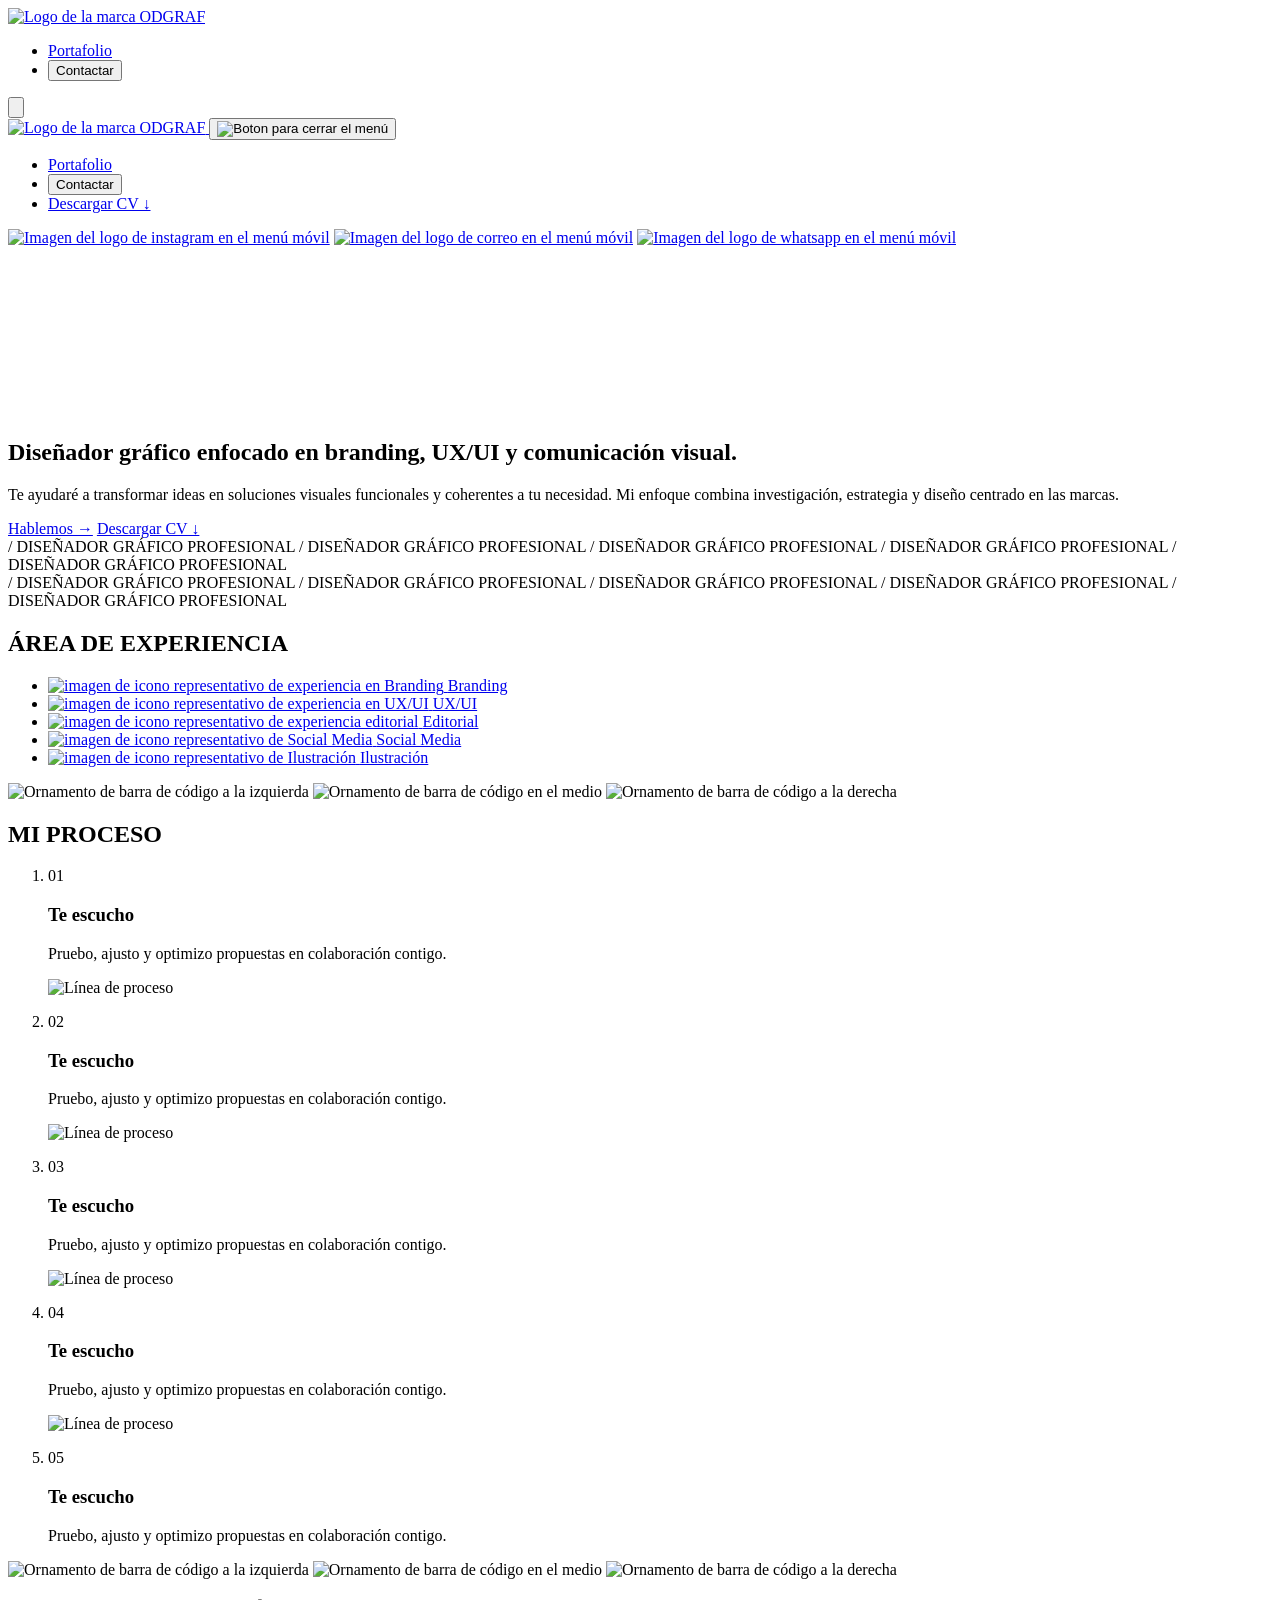
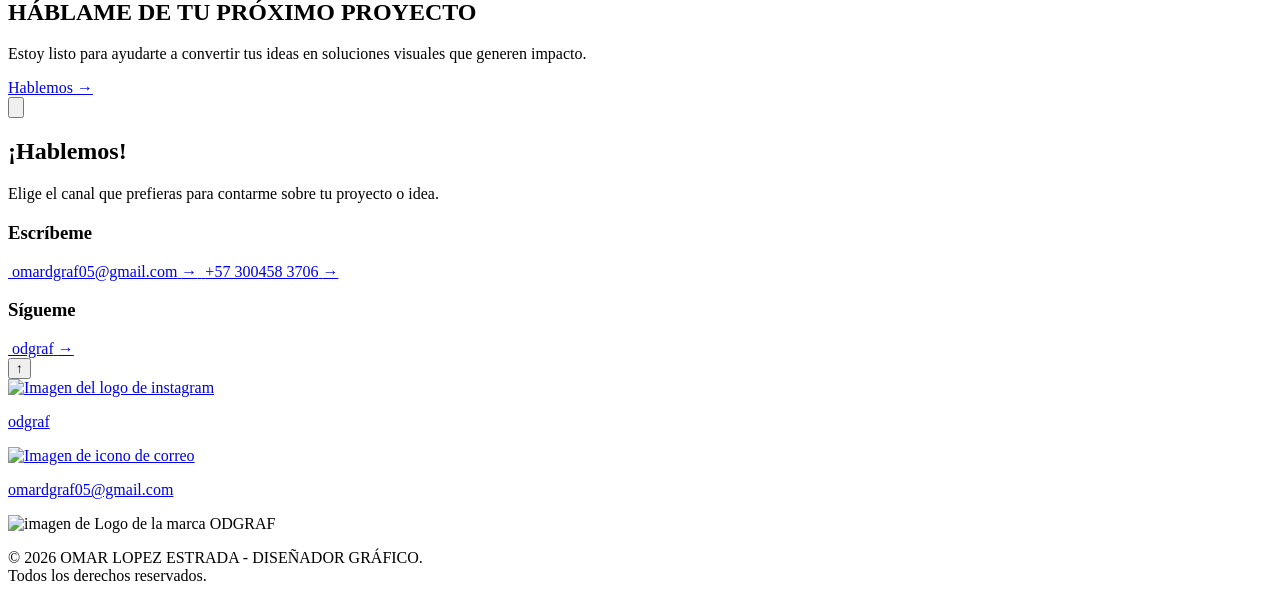
==== index.html @ 8e863d44 "Add files via upload" ====
﻿<!DOCTYPE html>
<html lang="es" prefix="og: http://ogp.me/ns#">

<head>
  <!-- meta tags to get a wellcrafted page -->
  <meta charset="UTF-8" />
  <meta name="viewport" content="width=device-width, initial-scale=1.0" />

  <title>Omar Lopez | Diseñador Gráfico Profesional</title>
  <meta name="description" content="Soy Omar López, diseñador gráfico especializado en branding y desarrollo web. Creo identidades visuales y experiencias digitales para impulsar tu marca."/>
  <meta name="author" content="Omar David López Estrada">
  <meta name="robots" content="index, follow"/><!-- Allow search engines to index the page and follow links -->
  <link rel="canonical" href="https://omardgraf05.github.io/"/>

  <!-- SEO Meta Tags -->
  <meta property="og:locale" content="es_CO" /><!-- Open Graph locale for Colombia -->
  <meta property="og:type" content="website"/>
  <meta property="og:site_name" content="ODGRAF" />
  <meta property="og:title" content="Omar López - Diseñador Gráfico Profesional"/>
  <meta property="og:description" content="Soy Omar López, diseñador gráfico especializado en branding y desarrollo web. Creo identidades visuales y experiencias digitales para impulsar tu marca."/>
  <meta property="og:url" content="https://omardgraf05.github.io/"/>
  <!-- Open Graph image for social media sharing -->
  <meta property="og:image" content="./img/img_cards/Opengraph_cover_home_sp.png"/>
  
  <!--Main stylesheet-->
  <link rel="stylesheet" href="./css/main.css"/>

  <!--Fonts from GoogleFonts: UNBOUNDED family and ROBOTO Family-->
  <link rel="preconnect" href="https://fonts.googleapis.com"/>
  <link rel="preconnect" href="https://fonts.gstatic.com" crossorigin/>
  <link href="https://fonts.googleapis.com/css2?family=Unbounded:wght@200..900&display=swap" rel="stylesheet"/>

  <link rel="preconnect" href="https://fonts.googleapis.com"/>
  <link rel="preconnect" href="https://fonts.gstatic.com" crossorigin/>
  <link href="https://fonts.googleapis.com/css2?family=Roboto:ital,wght@0,100..900;1,100..900&display=swap" rel="stylesheet"/>
  
  <!--Favicon-->
  <link rel="icon" type="image/x-icon" href="./img/favicon.png"/>

  <!--Script-->
  <script src="./js/script.js" defer></script>

</head>

<body>
  <header class="header">
    <div class="o-container header__container">

      <a class="header__logo--link" href="index.html">
        <img class="header__logo" src="./img/Logo-ODGRAF.svg" alt="Logo de la marca ODGRAF">
      </a>

      <nav class="header__nav">
        <ul class="header__nav-list">
          <li><a href="portfolio.html" class="btn btn--mode-light btn--tertiary btn--size-m">Portafolio</a></li>
          <li><button class="btn btn--mode-light btn--tertiary btn--size-m" type="button" data-contact-open aria-controls="contact-modal">Contactar</button></li>
        </ul>
      </nav>
  
      <button class="header__menu-toggle btn btn--mode-light btn--tertiary btn--size-m" type="button" aria-label="Abrir menú" aria-expanded="false" aria-controls="mobile-menu" data-menu-toggle>
        <img src="./img/menu-icon.svg" alt="">
      </button>
    </div>
  </header>
  
  <!-- Area for mobile menu -->
  <nav class="mobile-menu" id="mobile-menu" aria-label="Menú principal móvil">

    <div class="mobile-menu-container-a">

      <div class="mobile-menu__top">
        <a class="mobile-menu__logo" href="/" aria-label="Inicio">
          <img src="./img/Logo-ODGRAF.svg" alt="Logo de la marca ODGRAF">
        </a>

        <button class="mobile-menu__close btn btn--mode-light btn--tertiary btn--size-m" type="button" aria-label="Cerrar menú">
          <img class="mobile-menu__close-icon" aria-hiden="true" src="./img/x-icon.svg" alt="Boton para cerrar el menú">
        </button>
      </div>

      <ul class="mobile-menu__list">
        <li><a class="btn btn--mode-light btn--secondary btn--size-l" href="./portfolio.html">Portafolio</a></li>
        <li><button class="btn btn--mode-light btn--secondary btn--size-l mobile-menu__btn-contact" type="button" data-contact-open aria-controls="contact-modal">Contactar</button></li>
        <li><a class="btn btn--mode-light btn--secondary btn--size-l" href="./sources/CV_Omar_lopez.docx" download="CV_Omar_lopez.docx">Descargar CV &darr;</a></li>
      </ul>

    </div>
    
    <div class="mobile-menu-container-b">
      <!-- Sicial media Links -->
      <div class="mobile-menu__list-contact">
        <a class="btn btn--mode-light btn--secondary btn--size-l" href="#"><img src="./img/intagram-icon.svg" alt="Imagen del logo de instagram en el menú móvil"></a>
        <a class="btn btn--mode-light btn--secondary btn--size-l" href="#"><img src="./img/mail-icon.svg" alt="Imagen del logo de correo en el menú móvil"></a>
        <a class="btn btn--mode-light btn--secondary btn--size-l" href="#"><img src="./img/whatsapp-icon.svg" alt="Imagen del logo de whatsapp en el menú móvil"></a>
      </div>

    </div>

  </nav>

  <main>
    <section class="c-hero">

      <video class="c-hero__video" autoplay muted loop playsinline preload="metadata" poster="./img/background-gradient.jpg" aria-hidden="true">
        <source src="./img/background-gradient.webm" type="video/webm">
      </video>

      <div class="o-container c-hero__container">

        <div class="c-hero__image-wrapper">
            <picture class="c-hero__picture">
              <source media="(max-width: 1024px)" srcset="./img/hola-soy-omar-mobile.png">
              <img class="c-hero__image" src="./img/hola-soy-omar-desk.png" alt="Omar López, diseñador gráfico">
            </picture>
        </div>

        <div class="c-hero__content">
          <h1 class="c-hero__title heading heading--xl">Diseñador gráfico enfocado en branding, UX/UI y comunicación visual.</h1>
          <p class="c-hero__description body body--l">Te ayudaré a transformar ideas en soluciones visuales funcionales y coherentes a tu necesidad. Mi enfoque combina investigación, estrategia y diseño centrado en las marcas.</p>
          <div class="c-hero__actions">
            <a href="#" class="btn btn--mode-light btn--primary btn--size-l" data-contact-open aria-controls="contact-modal">Hablemos &rarr;</a>
            <a href="./sources/CV_Omar_lopez.docx" download="CV_Omar_lopez.docx" class="btn btn--mode-light btn--secondary btn--size-l">Descargar CV &darr;</a>
          </div>
        </div>

      </div>
      
    </section>
    <!-- Ornament -->
    <div class="c-text-ticker" aria-hidden="true">
      <div class="c-text-ticker__track">
        <div class="c-text-ticker__group">
          <span>/</span>
          <span>DISEÑADOR GRÁFICO PROFESIONAL</span>
          <span>/</span>
          <span>DISEÑADOR GRÁFICO PROFESIONAL</span>
          <span>/</span>
          <span>DISEÑADOR GRÁFICO PROFESIONAL</span>
          <span>/</span>
          <span>DISEÑADOR GRÁFICO PROFESIONAL</span>
          <span>/</span>
          <span>DISEÑADOR GRÁFICO PROFESIONAL</span>
        </div>
        <div class="c-text-ticker__group">
          <span>/</span>
          <span>DISEÑADOR GRÁFICO PROFESIONAL</span>
          <span>/</span>
          <span>DISEÑADOR GRÁFICO PROFESIONAL</span>
          <span>/</span>
          <span>DISEÑADOR GRÁFICO PROFESIONAL</span>
          <span>/</span>
          <span>DISEÑADOR GRÁFICO PROFESIONAL</span>
          <span>/</span>
          <span>DISEÑADOR GRÁFICO PROFESIONAL</span>
        </div>
      </div>
    </div>
    <!-- Ornament -->

    <!-- Section Experience -->
    <section class="c-experience">
      <div class="o-container experience__container">

        <h2 class="c-section__title">ÁREA DE EXPERIENCIA</h2>

        <ul class="experience__list">
          
          <li class="experience__item">
            <a class="experience__link" href="./portfolio.html">
              <img class="experience__icon" src="./img/Brand.svg" alt="imagen de icono representativo de experiencia en Branding">
              <span class="body body--l">Branding</span>
            </a>
          </li>

          <li class="experience__item">
            <a class="experience__link" href="./portfolio.html">
              <img class="experience__icon" src="./img/Ux-ui.svg" alt="imagen de icono representativo de experiencia en UX/UI">
              <span class="body body--l">UX/UI</span>
            </a>
          </li>

          <li class="experience__item">
            <a class="experience__link" href="./portfolio.html">
              <img class="experience__icon" src="./img/Editorial.svg" alt="imagen de icono representativo de experiencia editorial">
              <span class="body body--l">Editorial</span>
            </a>
          </li>

          <li class="experience__item">
            <a class="experience__link" href="./portfolio.html">
              <img class="experience__icon" src="./img/Social-media.svg" alt="imagen de icono representativo de Social Media">
              <span class="body body--l">Social Media</span>
            </a>
          </li>

          <li class="experience__item">
            <a class="experience__link" href="./portfolio.html">
              <img class="experience__icon" src="./img/Illustration.svg" alt="imagen de icono representativo de Ilustración">
              <span class="body body--l">Ilustración</span>
            </a>
          </li>
        </ul>

      </div>
    </section>

    <!-- Section My process  -->
    <section class="c-process">

      <div class="process__container">
        <!-- Ornaments -->
        <div class="process__ornament__container">
          <img class="ornament__l" src="./img/bar-code-l.svg" alt="Ornamento de barra de código a la izquierda">
          <img class="ornament__m" src="./img/bar-code-m.svg" alt="Ornamento de barra de código en el medio">
          <img class="ornament__r" src="./img/bar-code-r.svg" alt="Ornamento de barra de código a la derecha">
        </div><!-- Ornaments -->

        <div class="process__content">
          <h2 class="process__title c-section__title">MI PROCESO</h2>

          <ol class="process__list">
            <li class="process__item">
              <div class="process__item--icon">
                <p class="process__item--number">01</p>
              </div>
              <h3 class="process__item--title body body--l">Te escucho</h3>
              <p class="process__item--description body body--m">Pruebo, ajusto y optimizo propuestas en colaboración
                contigo.
              </p>
            </li>

            <img class="process__ornament__line" src="./img/line.svg" alt="Línea de proceso">

            <li class="process__item">
              <div class="process__item--icon">
                <p class="process__item--number">02</p>
              </div>
              <h3 class="process__item--title body body--l">Te escucho</h3>
              <p class="process__item--description body body--m">Pruebo, ajusto y optimizo propuestas en colaboración
                contigo.
              </p>
            </li>

            <img class="process__ornament__line" src="./img/line.svg" alt="Línea de proceso">

            <li class="process__item">
              <div class="process__item--icon">
                <p class="process__item--number">03</p>
              </div>
              <h3 class="process__item--title body body--l">Te escucho</h3>
              <p class="process__item--description body body--m">Pruebo, ajusto y optimizo propuestas en colaboración
                contigo.
              </p>
            </li>

            <img class="process__ornament__line" src="./img/line.svg" alt="Línea de proceso">

            <li class="process__item">
              <div class="process__item--icon">
                <p class="process__item--number">04</p>
              </div>
              <h3 class="process__item--title body body--l">Te escucho</h3>
              <p class="process__item--description body body--m">Pruebo, ajusto y optimizo propuestas en colaboración
                contigo.
              </p>
            </li>

            <img class="process__ornament__line" src="./img/line.svg" alt="Línea de proceso">

            <li class="process__item">
              <div class="process__item--icon">
                <p class="process__item--number">05</p>
              </div>
              <h3 class="process__item--title body body--l">Te escucho</h3>
              <p class="process__item--description body body--m">Pruebo, ajusto y optimizo propuestas en colaboración
                contigo.
              </p>
            </li>
          </ol>
        </div>


        <!-- Ornaments -->
        <div class="process__ornament__container">
          <img class="ornament__l" src="./img/bar-code-l.svg" alt="Ornamento de barra de código a la izquierda">
          <img class="ornament__m" src="./img/bar-code-m.svg" alt="Ornamento de barra de código en el medio">
          <img class="ornament__r" src="./img/bar-code-r.svg" alt="Ornamento de barra de código a la derecha">
        </div><!-- Ornaments -->

      </div>
    </section>

    <section class="c-cta">

      <div class="o-container cta__container">
        <!-- Ornaments -->
        <div class="cta__ornament--l"></div><!-- Ornaments -->

        <div class="cta__content">

          <h2 class="cta__title c-section__title">HÁBLAME DE TU PRÓXIMO PROYECTO</h2>
          <p class="cta__description body body--m">Estoy listo para ayudarte a convertir tus ideas en soluciones visuales que generen
            impacto.</p>
          <a href="#" class="cta__btn btn btn--mode-light btn--primary btn--size-l" data-contact-open aria-controls="contact-modal">Hablemos &rarr;</a>
        
        </div>

        <!-- Ornaments -->
        <div class="cta__ornament--r"></div><!-- Ornaments -->
      </div>
    </section>

  </main>
  
  
  <div class="c-contact-modal" id="contact-modal" aria-hidden="true" inert>

    <div class="c-contact-modal__dialog" role="dialog" aria-modal="true" aria-labelledby="contact-modal-title" aria-describedby="contact-modal-description" tabindex="-1">

      <div class="c-contact-modal__top">
      <button class="c-contact-modal__close btn btn--mode-light btn--tertiary btn--size-m" type="button" aria-label="Cerrar contacto" data-contact-close><img class="c-contact-modal__close-icon" src="./img/x-icon.svg" alt=""></button>
      </div>

      <div class="c-contact-modal__content">

        <section class="c-contact-modal__intro">
          <h2 class="c-contact-modal__title heading heading--xl" id="contact-modal-title">¡Hablemos!</h2>
          <p class="c-contact-modal__description body body--l" id="contact-modal-description">Elige el canal que prefieras para contarme sobre tu proyecto o idea.</p>
        </section>

        <section class="c-contact-modal__contact-links">
          <h3 class="c-contact-modal__heading c-section__title" id="contact-modal-write">Escríbeme</h3>
          <div class="c-contact-modal__links">
            <a class="btn--two-icons btn btn--mode-light btn--secondary btn--size-m" href="mailto:omardgraf05@gmail.com">
              <span class="btn__label">
                <img class="c-contact-modal__icon" src="./img/mail-icon.svg" alt="">
                <span>omardgraf05@gmail.com</span>
              </span>
              <span class="btn__icon btn__icon--right" aria-hidden="true">&rarr;</span>
            </a>

            <a class="btn--two-icons btn btn--mode-light btn--secondary btn--size-m" href="https://wa.me/573004583706">
              <span class="btn__label">
                <img class="c-contact-modal__icon" src="./img/whatsapp-icon.svg" alt="">
                <span>+57 300458 3706</span>
              </span>
              <span class="btn__icon btn__icon--right" aria-hidden="true">&rarr;</span>
            </a>
          </div>
        </section>

        <section class="c-contact-modal__social-links">
          <h3 class="c-contact-modal__heading c-section__title" id="contact-modal-follow">Sígueme</h3>
          <a class="btn--two-icons btn btn--mode-light btn--secondary btn--size-m" href="https://www.instagram.com/odgraf" target="_blank" rel="noopener noreferrer">
            <span class="btn__label">
              <img class="c-contact-modal__icon" src="./img/intagram-icon.svg" alt="">
              <span>odgraf</span>
            </span>
            <span class="btn__icon btn__icon--right" aria-hidden="true">&rarr;</span>
          </a>
        </section>

      </div>

    </div>
  </div>

  
  <button type="button" id="btn-up" class="btn-up btn btn--mode-light btn--primary btn--size-l" aria-label="Subir al inicio">&uarr;</button>
  
  <footer class="c-footer">

    <div class="o-container fotter__container">

      <div class="fotter__contact">
        <a class="btn--fotter" href="https://www.instagram.com/odgraf">
          <img class="btn--fotter--icon" src="./img/intagram-icon.svg" alt="Imagen del logo de instagram">
          <p class="">odgraf</p>
        </a>
        <a class="btn--fotter" href="mailto:omardgraf05@gmail.com">
          <img class="btn--fotter--icon" src="./img/mail-icon.svg" alt="Imagen de icono de correo">
          <p class="">omardgraf05@gmail.com</p>
        </a>
      </div>

      <img class="fotter__logo" src="./img/Logo-ODGRAF.svg" alt="imagen de Logo de la marca ODGRAF">

      <p class="fotter__copy-right caption">© 2026 OMAR LOPEZ ESTRADA - DISEÑADOR GRÁFICO.<br>Todos los derechos reservados.</p>
    </div>
  
  </footer>
</body>

</html>
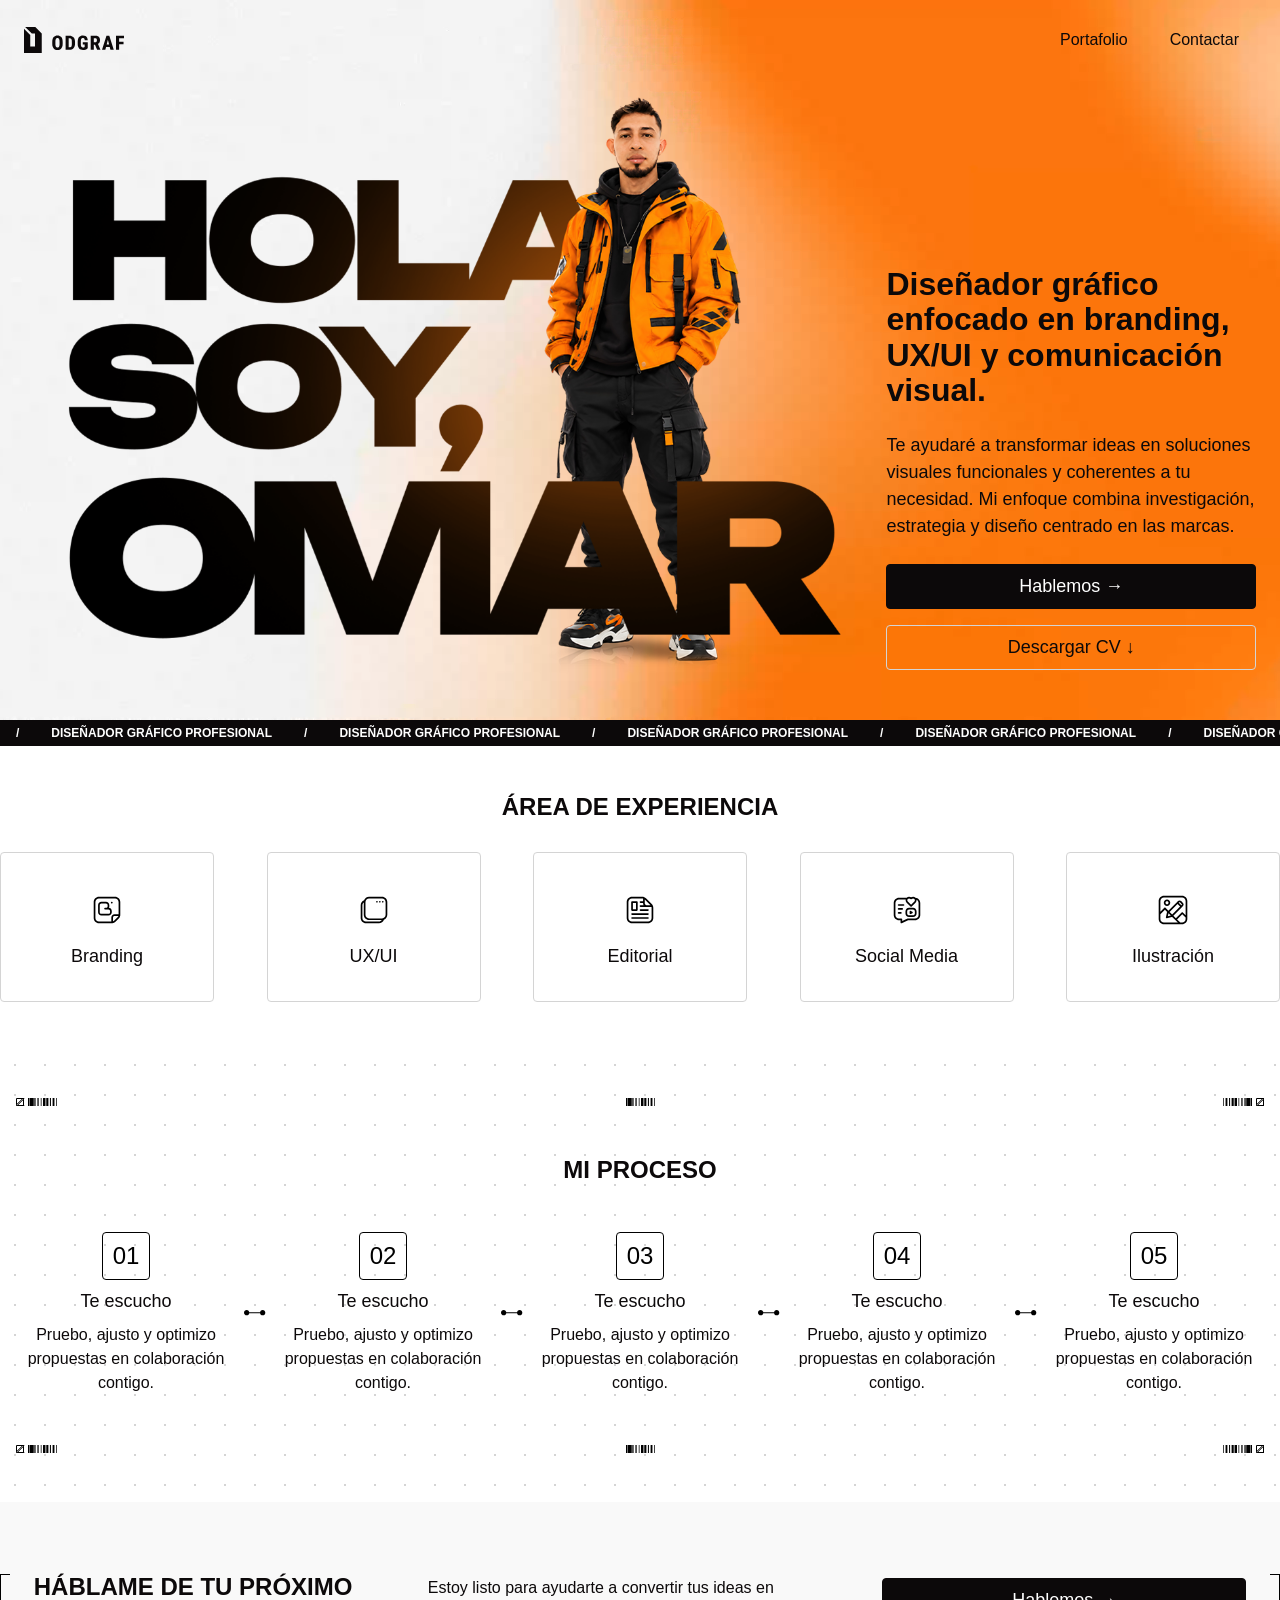
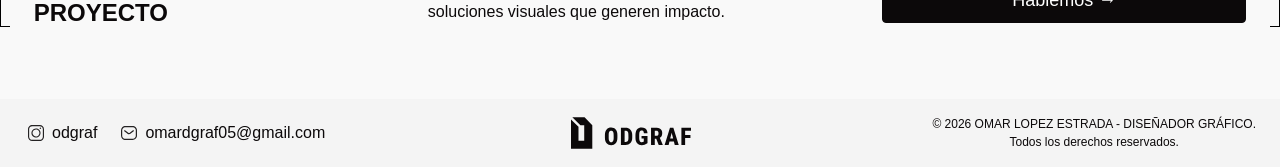
==== commit c96d8c2e: "Initial project commit" ====
--- a/index.html
+++ b/index.html
@@ -1,394 +1,394 @@
-﻿<!DOCTYPE html>
-<html lang="es" prefix="og: http://ogp.me/ns#">
-
-<head>
-  <!-- meta tags to get a wellcrafted page -->
-  <meta charset="UTF-8" />
-  <meta name="viewport" content="width=device-width, initial-scale=1.0" />
-
-  <title>Omar Lopez | Diseñador Gráfico Profesional</title>
-  <meta name="description" content="Soy Omar López, diseñador gráfico especializado en branding y desarrollo web. Creo identidades visuales y experiencias digitales para impulsar tu marca."/>
-  <meta name="author" content="Omar David López Estrada">
-  <meta name="robots" content="index, follow"/><!-- Allow search engines to index the page and follow links -->
-  <link rel="canonical" href="https://omardgraf05.github.io/"/>
-
-  <!-- SEO Meta Tags -->
-  <meta property="og:locale" content="es_CO" /><!-- Open Graph locale for Colombia -->
-  <meta property="og:type" content="website"/>
-  <meta property="og:site_name" content="ODGRAF" />
-  <meta property="og:title" content="Omar López - Diseñador Gráfico Profesional"/>
-  <meta property="og:description" content="Soy Omar López, diseñador gráfico especializado en branding y desarrollo web. Creo identidades visuales y experiencias digitales para impulsar tu marca."/>
-  <meta property="og:url" content="https://omardgraf05.github.io/"/>
-  <!-- Open Graph image for social media sharing -->
-  <meta property="og:image" content="./img/img_cards/Opengraph_cover_home_sp.png"/>
-  
-  <!--Main stylesheet-->
-  <link rel="stylesheet" href="./css/main.css"/>
-
-  <!--Fonts from GoogleFonts: UNBOUNDED family and ROBOTO Family-->
-  <link rel="preconnect" href="https://fonts.googleapis.com"/>
-  <link rel="preconnect" href="https://fonts.gstatic.com" crossorigin/>
-  <link href="https://fonts.googleapis.com/css2?family=Unbounded:wght@200..900&display=swap" rel="stylesheet"/>
-
-  <link rel="preconnect" href="https://fonts.googleapis.com"/>
-  <link rel="preconnect" href="https://fonts.gstatic.com" crossorigin/>
-  <link href="https://fonts.googleapis.com/css2?family=Roboto:ital,wght@0,100..900;1,100..900&display=swap" rel="stylesheet"/>
-  
-  <!--Favicon-->
-  <link rel="icon" type="image/x-icon" href="./img/favicon.png"/>
-
-  <!--Script-->
-  <script src="./js/script.js" defer></script>
-
-</head>
-
-<body>
-  <header class="header">
-    <div class="o-container header__container">
-
-      <a class="header__logo--link" href="index.html">
-        <img class="header__logo" src="./img/Logo-ODGRAF.svg" alt="Logo de la marca ODGRAF">
-      </a>
-
-      <nav class="header__nav">
-        <ul class="header__nav-list">
-          <li><a href="portfolio.html" class="btn btn--mode-light btn--tertiary btn--size-m">Portafolio</a></li>
-          <li><button class="btn btn--mode-light btn--tertiary btn--size-m" type="button" data-contact-open aria-controls="contact-modal">Contactar</button></li>
-        </ul>
-      </nav>
-  
-      <button class="header__menu-toggle btn btn--mode-light btn--tertiary btn--size-m" type="button" aria-label="Abrir menú" aria-expanded="false" aria-controls="mobile-menu" data-menu-toggle>
-        <img src="./img/menu-icon.svg" alt="">
-      </button>
-    </div>
-  </header>
-  
-  <!-- Area for mobile menu -->
-  <nav class="mobile-menu" id="mobile-menu" aria-label="Menú principal móvil">
-
-    <div class="mobile-menu-container-a">
-
-      <div class="mobile-menu__top">
-        <a class="mobile-menu__logo" href="/" aria-label="Inicio">
-          <img src="./img/Logo-ODGRAF.svg" alt="Logo de la marca ODGRAF">
-        </a>
-
-        <button class="mobile-menu__close btn btn--mode-light btn--tertiary btn--size-m" type="button" aria-label="Cerrar menú">
-          <img class="mobile-menu__close-icon" aria-hiden="true" src="./img/x-icon.svg" alt="Boton para cerrar el menú">
-        </button>
-      </div>
-
-      <ul class="mobile-menu__list">
-        <li><a class="btn btn--mode-light btn--secondary btn--size-l" href="./portfolio.html">Portafolio</a></li>
-        <li><button class="btn btn--mode-light btn--secondary btn--size-l mobile-menu__btn-contact" type="button" data-contact-open aria-controls="contact-modal">Contactar</button></li>
-        <li><a class="btn btn--mode-light btn--secondary btn--size-l" href="./sources/CV_Omar_lopez.docx" download="CV_Omar_lopez.docx">Descargar CV &darr;</a></li>
-      </ul>
-
-    </div>
-    
-    <div class="mobile-menu-container-b">
-      <!-- Sicial media Links -->
-      <div class="mobile-menu__list-contact">
-        <a class="btn btn--mode-light btn--secondary btn--size-l" href="#"><img src="./img/intagram-icon.svg" alt="Imagen del logo de instagram en el menú móvil"></a>
-        <a class="btn btn--mode-light btn--secondary btn--size-l" href="#"><img src="./img/mail-icon.svg" alt="Imagen del logo de correo en el menú móvil"></a>
-        <a class="btn btn--mode-light btn--secondary btn--size-l" href="#"><img src="./img/whatsapp-icon.svg" alt="Imagen del logo de whatsapp en el menú móvil"></a>
-      </div>
-
-    </div>
-
-  </nav>
-
-  <main>
-    <section class="c-hero">
-
-      <video class="c-hero__video" autoplay muted loop playsinline preload="metadata" poster="./img/background-gradient.jpg" aria-hidden="true">
-        <source src="./img/background-gradient.webm" type="video/webm">
-      </video>
-
-      <div class="o-container c-hero__container">
-
-        <div class="c-hero__image-wrapper">
-            <picture class="c-hero__picture">
-              <source media="(max-width: 1024px)" srcset="./img/hola-soy-omar-mobile.png">
-              <img class="c-hero__image" src="./img/hola-soy-omar-desk.png" alt="Omar López, diseñador gráfico">
-            </picture>
-        </div>
-
-        <div class="c-hero__content">
-          <h1 class="c-hero__title heading heading--xl">Diseñador gráfico enfocado en branding, UX/UI y comunicación visual.</h1>
-          <p class="c-hero__description body body--l">Te ayudaré a transformar ideas en soluciones visuales funcionales y coherentes a tu necesidad. Mi enfoque combina investigación, estrategia y diseño centrado en las marcas.</p>
-          <div class="c-hero__actions">
-            <a href="#" class="btn btn--mode-light btn--primary btn--size-l" data-contact-open aria-controls="contact-modal">Hablemos &rarr;</a>
-            <a href="./sources/CV_Omar_lopez.docx" download="CV_Omar_lopez.docx" class="btn btn--mode-light btn--secondary btn--size-l">Descargar CV &darr;</a>
-          </div>
-        </div>
-
-      </div>
-      
-    </section>
-    <!-- Ornament -->
-    <div class="c-text-ticker" aria-hidden="true">
-      <div class="c-text-ticker__track">
-        <div class="c-text-ticker__group">
-          <span>/</span>
-          <span>DISEÑADOR GRÁFICO PROFESIONAL</span>
-          <span>/</span>
-          <span>DISEÑADOR GRÁFICO PROFESIONAL</span>
-          <span>/</span>
-          <span>DISEÑADOR GRÁFICO PROFESIONAL</span>
-          <span>/</span>
-          <span>DISEÑADOR GRÁFICO PROFESIONAL</span>
-          <span>/</span>
-          <span>DISEÑADOR GRÁFICO PROFESIONAL</span>
-        </div>
-        <div class="c-text-ticker__group">
-          <span>/</span>
-          <span>DISEÑADOR GRÁFICO PROFESIONAL</span>
-          <span>/</span>
-          <span>DISEÑADOR GRÁFICO PROFESIONAL</span>
-          <span>/</span>
-          <span>DISEÑADOR GRÁFICO PROFESIONAL</span>
-          <span>/</span>
-          <span>DISEÑADOR GRÁFICO PROFESIONAL</span>
-          <span>/</span>
-          <span>DISEÑADOR GRÁFICO PROFESIONAL</span>
-        </div>
-      </div>
-    </div>
-    <!-- Ornament -->
-
-    <!-- Section Experience -->
-    <section class="c-experience">
-      <div class="o-container experience__container">
-
-        <h2 class="c-section__title">ÁREA DE EXPERIENCIA</h2>
-
-        <ul class="experience__list">
-          
-          <li class="experience__item">
-            <a class="experience__link" href="./portfolio.html">
-              <img class="experience__icon" src="./img/Brand.svg" alt="imagen de icono representativo de experiencia en Branding">
-              <span class="body body--l">Branding</span>
-            </a>
-          </li>
-
-          <li class="experience__item">
-            <a class="experience__link" href="./portfolio.html">
-              <img class="experience__icon" src="./img/Ux-ui.svg" alt="imagen de icono representativo de experiencia en UX/UI">
-              <span class="body body--l">UX/UI</span>
-            </a>
-          </li>
-
-          <li class="experience__item">
-            <a class="experience__link" href="./portfolio.html">
-              <img class="experience__icon" src="./img/Editorial.svg" alt="imagen de icono representativo de experiencia editorial">
-              <span class="body body--l">Editorial</span>
-            </a>
-          </li>
-
-          <li class="experience__item">
-            <a class="experience__link" href="./portfolio.html">
-              <img class="experience__icon" src="./img/Social-media.svg" alt="imagen de icono representativo de Social Media">
-              <span class="body body--l">Social Media</span>
-            </a>
-          </li>
-
-          <li class="experience__item">
-            <a class="experience__link" href="./portfolio.html">
-              <img class="experience__icon" src="./img/Illustration.svg" alt="imagen de icono representativo de Ilustración">
-              <span class="body body--l">Ilustración</span>
-            </a>
-          </li>
-        </ul>
-
-      </div>
-    </section>
-
-    <!-- Section My process  -->
-    <section class="c-process">
-
-      <div class="process__container">
-        <!-- Ornaments -->
-        <div class="process__ornament__container">
-          <img class="ornament__l" src="./img/bar-code-l.svg" alt="Ornamento de barra de código a la izquierda">
-          <img class="ornament__m" src="./img/bar-code-m.svg" alt="Ornamento de barra de código en el medio">
-          <img class="ornament__r" src="./img/bar-code-r.svg" alt="Ornamento de barra de código a la derecha">
-        </div><!-- Ornaments -->
-
-        <div class="process__content">
-          <h2 class="process__title c-section__title">MI PROCESO</h2>
-
-          <ol class="process__list">
-            <li class="process__item">
-              <div class="process__item--icon">
-                <p class="process__item--number">01</p>
-              </div>
-              <h3 class="process__item--title body body--l">Te escucho</h3>
-              <p class="process__item--description body body--m">Pruebo, ajusto y optimizo propuestas en colaboración
-                contigo.
-              </p>
-            </li>
-
-            <img class="process__ornament__line" src="./img/line.svg" alt="Línea de proceso">
-
-            <li class="process__item">
-              <div class="process__item--icon">
-                <p class="process__item--number">02</p>
-              </div>
-              <h3 class="process__item--title body body--l">Te escucho</h3>
-              <p class="process__item--description body body--m">Pruebo, ajusto y optimizo propuestas en colaboración
-                contigo.
-              </p>
-            </li>
-
-            <img class="process__ornament__line" src="./img/line.svg" alt="Línea de proceso">
-
-            <li class="process__item">
-              <div class="process__item--icon">
-                <p class="process__item--number">03</p>
-              </div>
-              <h3 class="process__item--title body body--l">Te escucho</h3>
-              <p class="process__item--description body body--m">Pruebo, ajusto y optimizo propuestas en colaboración
-                contigo.
-              </p>
-            </li>
-
-            <img class="process__ornament__line" src="./img/line.svg" alt="Línea de proceso">
-
-            <li class="process__item">
-              <div class="process__item--icon">
-                <p class="process__item--number">04</p>
-              </div>
-              <h3 class="process__item--title body body--l">Te escucho</h3>
-              <p class="process__item--description body body--m">Pruebo, ajusto y optimizo propuestas en colaboración
-                contigo.
-              </p>
-            </li>
-
-            <img class="process__ornament__line" src="./img/line.svg" alt="Línea de proceso">
-
-            <li class="process__item">
-              <div class="process__item--icon">
-                <p class="process__item--number">05</p>
-              </div>
-              <h3 class="process__item--title body body--l">Te escucho</h3>
-              <p class="process__item--description body body--m">Pruebo, ajusto y optimizo propuestas en colaboración
-                contigo.
-              </p>
-            </li>
-          </ol>
-        </div>
-
-
-        <!-- Ornaments -->
-        <div class="process__ornament__container">
-          <img class="ornament__l" src="./img/bar-code-l.svg" alt="Ornamento de barra de código a la izquierda">
-          <img class="ornament__m" src="./img/bar-code-m.svg" alt="Ornamento de barra de código en el medio">
-          <img class="ornament__r" src="./img/bar-code-r.svg" alt="Ornamento de barra de código a la derecha">
-        </div><!-- Ornaments -->
-
-      </div>
-    </section>
-
-    <section class="c-cta">
-
-      <div class="o-container cta__container">
-        <!-- Ornaments -->
-        <div class="cta__ornament--l"></div><!-- Ornaments -->
-
-        <div class="cta__content">
-
-          <h2 class="cta__title c-section__title">HÁBLAME DE TU PRÓXIMO PROYECTO</h2>
-          <p class="cta__description body body--m">Estoy listo para ayudarte a convertir tus ideas en soluciones visuales que generen
-            impacto.</p>
-          <a href="#" class="cta__btn btn btn--mode-light btn--primary btn--size-l" data-contact-open aria-controls="contact-modal">Hablemos &rarr;</a>
-        
-        </div>
-
-        <!-- Ornaments -->
-        <div class="cta__ornament--r"></div><!-- Ornaments -->
-      </div>
-    </section>
-
-  </main>
-  
-  
-  <div class="c-contact-modal" id="contact-modal" aria-hidden="true" inert>
-
-    <div class="c-contact-modal__dialog" role="dialog" aria-modal="true" aria-labelledby="contact-modal-title" aria-describedby="contact-modal-description" tabindex="-1">
-
-      <div class="c-contact-modal__top">
-      <button class="c-contact-modal__close btn btn--mode-light btn--tertiary btn--size-m" type="button" aria-label="Cerrar contacto" data-contact-close><img class="c-contact-modal__close-icon" src="./img/x-icon.svg" alt=""></button>
-      </div>
-
-      <div class="c-contact-modal__content">
-
-        <section class="c-contact-modal__intro">
-          <h2 class="c-contact-modal__title heading heading--xl" id="contact-modal-title">¡Hablemos!</h2>
-          <p class="c-contact-modal__description body body--l" id="contact-modal-description">Elige el canal que prefieras para contarme sobre tu proyecto o idea.</p>
-        </section>
-
-        <section class="c-contact-modal__contact-links">
-          <h3 class="c-contact-modal__heading c-section__title" id="contact-modal-write">Escríbeme</h3>
-          <div class="c-contact-modal__links">
-            <a class="btn--two-icons btn btn--mode-light btn--secondary btn--size-m" href="mailto:omardgraf05@gmail.com">
-              <span class="btn__label">
-                <img class="c-contact-modal__icon" src="./img/mail-icon.svg" alt="">
-                <span>omardgraf05@gmail.com</span>
-              </span>
-              <span class="btn__icon btn__icon--right" aria-hidden="true">&rarr;</span>
-            </a>
-
-            <a class="btn--two-icons btn btn--mode-light btn--secondary btn--size-m" href="https://wa.me/573004583706">
-              <span class="btn__label">
-                <img class="c-contact-modal__icon" src="./img/whatsapp-icon.svg" alt="">
-                <span>+57 300458 3706</span>
-              </span>
-              <span class="btn__icon btn__icon--right" aria-hidden="true">&rarr;</span>
-            </a>
-          </div>
-        </section>
-
-        <section class="c-contact-modal__social-links">
-          <h3 class="c-contact-modal__heading c-section__title" id="contact-modal-follow">Sígueme</h3>
-          <a class="btn--two-icons btn btn--mode-light btn--secondary btn--size-m" href="https://www.instagram.com/odgraf" target="_blank" rel="noopener noreferrer">
-            <span class="btn__label">
-              <img class="c-contact-modal__icon" src="./img/intagram-icon.svg" alt="">
-              <span>odgraf</span>
-            </span>
-            <span class="btn__icon btn__icon--right" aria-hidden="true">&rarr;</span>
-          </a>
-        </section>
-
-      </div>
-
-    </div>
-  </div>
-
-  
-  <button type="button" id="btn-up" class="btn-up btn btn--mode-light btn--primary btn--size-l" aria-label="Subir al inicio">&uarr;</button>
-  
-  <footer class="c-footer">
-
-    <div class="o-container fotter__container">
-
-      <div class="fotter__contact">
-        <a class="btn--fotter" href="https://www.instagram.com/odgraf">
-          <img class="btn--fotter--icon" src="./img/intagram-icon.svg" alt="Imagen del logo de instagram">
-          <p class="">odgraf</p>
-        </a>
-        <a class="btn--fotter" href="mailto:omardgraf05@gmail.com">
-          <img class="btn--fotter--icon" src="./img/mail-icon.svg" alt="Imagen de icono de correo">
-          <p class="">omardgraf05@gmail.com</p>
-        </a>
-      </div>
-
-      <img class="fotter__logo" src="./img/Logo-ODGRAF.svg" alt="imagen de Logo de la marca ODGRAF">
-
-      <p class="fotter__copy-right caption">© 2026 OMAR LOPEZ ESTRADA - DISEÑADOR GRÁFICO.<br>Todos los derechos reservados.</p>
-    </div>
-  
-  </footer>
-</body>
-
-</html>
+﻿<!DOCTYPE html>
+<html lang="es" prefix="og: http://ogp.me/ns#">
+
+<head>
+  <!-- meta tags to get a wellcrafted page -->
+  <meta charset="UTF-8" />
+  <meta name="viewport" content="width=device-width, initial-scale=1.0" />
+
+  <title>Omar Lopez | Diseñador Gráfico Profesional</title>
+  <meta name="description" content="Soy Omar López, diseñador gráfico especializado en branding y desarrollo web. Creo identidades visuales y experiencias digitales para impulsar tu marca."/>
+  <meta name="author" content="Omar David López Estrada">
+  <meta name="robots" content="index, follow"/><!-- Allow search engines to index the page and follow links -->
+  <link rel="canonical" href="https://omardgraf05.github.io/"/>
+
+  <!-- SEO Meta Tags -->
+  <meta property="og:locale" content="es_CO" /><!-- Open Graph locale for Colombia -->
+  <meta property="og:type" content="website"/>
+  <meta property="og:site_name" content="ODGRAF" />
+  <meta property="og:title" content="Omar López - Diseñador Gráfico Profesional"/>
+  <meta property="og:description" content="Soy Omar López, diseñador gráfico especializado en branding y desarrollo web. Creo identidades visuales y experiencias digitales para impulsar tu marca."/>
+  <meta property="og:url" content="https://omardgraf05.github.io/"/>
+  <!-- Open Graph image for social media sharing -->
+  <meta property="og:image" content="./img/img_cards/Opengraph_cover_home_sp.png"/>
+  
+  <!--Main stylesheet-->
+  <link rel="stylesheet" href="./css/main.css"/>
+
+  <!--Fonts from GoogleFonts: UNBOUNDED family and ROBOTO Family-->
+  <link rel="preconnect" href="https://fonts.googleapis.com"/>
+  <link rel="preconnect" href="https://fonts.gstatic.com" crossorigin/>
+  <link href="https://fonts.googleapis.com/css2?family=Unbounded:wght@200..900&display=swap" rel="stylesheet"/>
+
+  <link rel="preconnect" href="https://fonts.googleapis.com"/>
+  <link rel="preconnect" href="https://fonts.gstatic.com" crossorigin/>
+  <link href="https://fonts.googleapis.com/css2?family=Roboto:ital,wght@0,100..900;1,100..900&display=swap" rel="stylesheet"/>
+  
+  <!--Favicon-->
+  <link rel="icon" type="image/x-icon" href="./img/favicon.png"/>
+
+  <!--Script-->
+  <script src="./js/script.js" defer></script>
+
+</head>
+
+<body>
+  <header class="header">
+    <div class="o-container header__container">
+
+      <a class="header__logo--link" href="index.html">
+        <img class="header__logo" src="./img/Logo-ODGRAF.svg" alt="Logo de la marca ODGRAF">
+      </a>
+
+      <nav class="header__nav">
+        <ul class="header__nav-list">
+          <li><a href="portfolio.html" class="btn btn--mode-light btn--tertiary btn--size-m">Portafolio</a></li>
+          <li><button class="btn btn--mode-light btn--tertiary btn--size-m" type="button" data-contact-open aria-controls="contact-modal">Contactar</button></li>
+        </ul>
+      </nav>
+  
+      <button class="header__menu-toggle btn btn--mode-light btn--tertiary btn--size-m" type="button" aria-label="Abrir menú" aria-expanded="false" aria-controls="mobile-menu" data-menu-toggle>
+        <img src="./img/menu-icon.svg" alt="">
+      </button>
+    </div>
+  </header>
+  
+  <!-- Area for mobile menu -->
+  <nav class="mobile-menu" id="mobile-menu" aria-label="Menú principal móvil">
+
+    <div class="mobile-menu-container-a">
+
+      <div class="mobile-menu__top">
+        <a class="mobile-menu__logo" href="/" aria-label="Inicio">
+          <img src="./img/Logo-ODGRAF.svg" alt="Logo de la marca ODGRAF">
+        </a>
+
+        <button class="mobile-menu__close btn btn--mode-light btn--tertiary btn--size-m" type="button" aria-label="Cerrar menú">
+          <img class="mobile-menu__close-icon" aria-hiden="true" src="./img/x-icon.svg" alt="Boton para cerrar el menú">
+        </button>
+      </div>
+
+      <ul class="mobile-menu__list">
+        <li><a class="btn btn--mode-light btn--secondary btn--size-l" href="./portfolio.html">Portafolio</a></li>
+        <li><button class="btn btn--mode-light btn--secondary btn--size-l mobile-menu__btn-contact" type="button" data-contact-open aria-controls="contact-modal">Contactar</button></li>
+        <li><a class="btn btn--mode-light btn--secondary btn--size-l" href="./sources/CV_Omar_lopez.docx" download="CV_Omar_lopez.docx">Descargar CV &darr;</a></li>
+      </ul>
+
+    </div>
+    
+    <div class="mobile-menu-container-b">
+      <!-- Sicial media Links -->
+      <div class="mobile-menu__list-contact">
+        <a class="btn btn--mode-light btn--secondary btn--size-l" href="#"><img src="./img/intagram-icon.svg" alt="Imagen del logo de instagram en el menú móvil"></a>
+        <a class="btn btn--mode-light btn--secondary btn--size-l" href="#"><img src="./img/mail-icon.svg" alt="Imagen del logo de correo en el menú móvil"></a>
+        <a class="btn btn--mode-light btn--secondary btn--size-l" href="#"><img src="./img/whatsapp-icon.svg" alt="Imagen del logo de whatsapp en el menú móvil"></a>
+      </div>
+
+    </div>
+
+  </nav>
+
+  <main>
+    <section class="c-hero">
+
+      <video class="c-hero__video" autoplay muted loop playsinline preload="metadata" poster="./img/background-gradient.jpg" aria-hidden="true">
+        <source src="./img/background-gradient.webm" type="video/webm">
+      </video>
+
+      <div class="o-container c-hero__container">
+
+        <div class="c-hero__image-wrapper">
+            <picture class="c-hero__picture">
+              <source media="(max-width: 1024px)" srcset="./img/hola-soy-omar-mobile.png">
+              <img class="c-hero__image" src="./img/hola-soy-omar-desk.png" alt="Omar López, diseñador gráfico">
+            </picture>
+        </div>
+
+        <div class="c-hero__content">
+          <h1 class="c-hero__title heading heading--xl">Diseñador gráfico enfocado en branding, UX/UI y comunicación visual.</h1>
+          <p class="c-hero__description body body--l">Te ayudaré a transformar ideas en soluciones visuales funcionales y coherentes a tu necesidad. Mi enfoque combina investigación, estrategia y diseño centrado en las marcas.</p>
+          <div class="c-hero__actions">
+            <a href="#" class="btn btn--mode-light btn--primary btn--size-l" data-contact-open aria-controls="contact-modal">Hablemos &rarr;</a>
+            <a href="./sources/CV_Omar_lopez.docx" download="CV_Omar_lopez.docx" class="btn btn--mode-light btn--secondary btn--size-l">Descargar CV &darr;</a>
+          </div>
+        </div>
+
+      </div>
+      
+    </section>
+    <!-- Ornament -->
+    <div class="c-text-ticker" aria-hidden="true">
+      <div class="c-text-ticker__track">
+        <div class="c-text-ticker__group">
+          <span>/</span>
+          <span>DISEÑADOR GRÁFICO PROFESIONAL</span>
+          <span>/</span>
+          <span>DISEÑADOR GRÁFICO PROFESIONAL</span>
+          <span>/</span>
+          <span>DISEÑADOR GRÁFICO PROFESIONAL</span>
+          <span>/</span>
+          <span>DISEÑADOR GRÁFICO PROFESIONAL</span>
+          <span>/</span>
+          <span>DISEÑADOR GRÁFICO PROFESIONAL</span>
+        </div>
+        <div class="c-text-ticker__group">
+          <span>/</span>
+          <span>DISEÑADOR GRÁFICO PROFESIONAL</span>
+          <span>/</span>
+          <span>DISEÑADOR GRÁFICO PROFESIONAL</span>
+          <span>/</span>
+          <span>DISEÑADOR GRÁFICO PROFESIONAL</span>
+          <span>/</span>
+          <span>DISEÑADOR GRÁFICO PROFESIONAL</span>
+          <span>/</span>
+          <span>DISEÑADOR GRÁFICO PROFESIONAL</span>
+        </div>
+      </div>
+    </div>
+    <!-- Ornament -->
+
+    <!-- Section Experience -->
+    <section class="c-experience">
+      <div class="o-container experience__container">
+
+        <h2 class="c-section__title">ÁREA DE EXPERIENCIA</h2>
+
+        <ul class="experience__list">
+          
+          <li class="experience__item">
+            <a class="experience__link" href="./portfolio.html">
+              <img class="experience__icon" src="./img/Brand.svg" alt="imagen de icono representativo de experiencia en Branding">
+              <span class="body body--l">Branding</span>
+            </a>
+          </li>
+
+          <li class="experience__item">
+            <a class="experience__link" href="./portfolio.html">
+              <img class="experience__icon" src="./img/Ux-ui.svg" alt="imagen de icono representativo de experiencia en UX/UI">
+              <span class="body body--l">UX/UI</span>
+            </a>
+          </li>
+
+          <li class="experience__item">
+            <a class="experience__link" href="./portfolio.html">
+              <img class="experience__icon" src="./img/Editorial.svg" alt="imagen de icono representativo de experiencia editorial">
+              <span class="body body--l">Editorial</span>
+            </a>
+          </li>
+
+          <li class="experience__item">
+            <a class="experience__link" href="./portfolio.html">
+              <img class="experience__icon" src="./img/Social-media.svg" alt="imagen de icono representativo de Social Media">
+              <span class="body body--l">Social Media</span>
+            </a>
+          </li>
+
+          <li class="experience__item">
+            <a class="experience__link" href="./portfolio.html">
+              <img class="experience__icon" src="./img/Illustration.svg" alt="imagen de icono representativo de Ilustración">
+              <span class="body body--l">Ilustración</span>
+            </a>
+          </li>
+        </ul>
+
+      </div>
+    </section>
+
+    <!-- Section My process  -->
+    <section class="c-process">
+
+      <div class="process__container">
+        <!-- Ornaments -->
+        <div class="process__ornament__container">
+          <img class="ornament__l" src="./img/bar-code-l.svg" alt="Ornamento de barra de código a la izquierda">
+          <img class="ornament__m" src="./img/bar-code-m.svg" alt="Ornamento de barra de código en el medio">
+          <img class="ornament__r" src="./img/bar-code-r.svg" alt="Ornamento de barra de código a la derecha">
+        </div><!-- Ornaments -->
+
+        <div class="process__content">
+          <h2 class="process__title c-section__title">MI PROCESO</h2>
+
+          <ol class="process__list">
+            <li class="process__item">
+              <div class="process__item--icon">
+                <p class="process__item--number">01</p>
+              </div>
+              <h3 class="process__item--title body body--l">Te escucho</h3>
+              <p class="process__item--description body body--m">Pruebo, ajusto y optimizo propuestas en colaboración
+                contigo.
+              </p>
+            </li>
+
+            <img class="process__ornament__line" src="./img/line.svg" alt="Línea de proceso">
+
+            <li class="process__item">
+              <div class="process__item--icon">
+                <p class="process__item--number">02</p>
+              </div>
+              <h3 class="process__item--title body body--l">Te escucho</h3>
+              <p class="process__item--description body body--m">Pruebo, ajusto y optimizo propuestas en colaboración
+                contigo.
+              </p>
+            </li>
+
+            <img class="process__ornament__line" src="./img/line.svg" alt="Línea de proceso">
+
+            <li class="process__item">
+              <div class="process__item--icon">
+                <p class="process__item--number">03</p>
+              </div>
+              <h3 class="process__item--title body body--l">Te escucho</h3>
+              <p class="process__item--description body body--m">Pruebo, ajusto y optimizo propuestas en colaboración
+                contigo.
+              </p>
+            </li>
+
+            <img class="process__ornament__line" src="./img/line.svg" alt="Línea de proceso">
+
+            <li class="process__item">
+              <div class="process__item--icon">
+                <p class="process__item--number">04</p>
+              </div>
+              <h3 class="process__item--title body body--l">Te escucho</h3>
+              <p class="process__item--description body body--m">Pruebo, ajusto y optimizo propuestas en colaboración
+                contigo.
+              </p>
+            </li>
+
+            <img class="process__ornament__line" src="./img/line.svg" alt="Línea de proceso">
+
+            <li class="process__item">
+              <div class="process__item--icon">
+                <p class="process__item--number">05</p>
+              </div>
+              <h3 class="process__item--title body body--l">Te escucho</h3>
+              <p class="process__item--description body body--m">Pruebo, ajusto y optimizo propuestas en colaboración
+                contigo.
+              </p>
+            </li>
+          </ol>
+        </div>
+
+
+        <!-- Ornaments -->
+        <div class="process__ornament__container">
+          <img class="ornament__l" src="./img/bar-code-l.svg" alt="Ornamento de barra de código a la izquierda">
+          <img class="ornament__m" src="./img/bar-code-m.svg" alt="Ornamento de barra de código en el medio">
+          <img class="ornament__r" src="./img/bar-code-r.svg" alt="Ornamento de barra de código a la derecha">
+        </div><!-- Ornaments -->
+
+      </div>
+    </section>
+
+    <section class="c-cta">
+
+      <div class="o-container cta__container">
+        <!-- Ornaments -->
+        <div class="cta__ornament--l"></div><!-- Ornaments -->
+
+        <div class="cta__content">
+
+          <h2 class="cta__title c-section__title">HÁBLAME DE TU PRÓXIMO PROYECTO</h2>
+          <p class="cta__description body body--m">Estoy listo para ayudarte a convertir tus ideas en soluciones visuales que generen
+            impacto.</p>
+          <a href="#" class="cta__btn btn btn--mode-light btn--primary btn--size-l" data-contact-open aria-controls="contact-modal">Hablemos &rarr;</a>
+        
+        </div>
+
+        <!-- Ornaments -->
+        <div class="cta__ornament--r"></div><!-- Ornaments -->
+      </div>
+    </section>
+
+  </main>
+  
+  
+  <div class="c-contact-modal" id="contact-modal" aria-hidden="true" inert>
+
+    <div class="c-contact-modal__dialog" role="dialog" aria-modal="true" aria-labelledby="contact-modal-title" aria-describedby="contact-modal-description" tabindex="-1">
+
+      <div class="c-contact-modal__top">
+      <button class="c-contact-modal__close btn btn--mode-light btn--tertiary btn--size-m" type="button" aria-label="Cerrar contacto" data-contact-close><img class="c-contact-modal__close-icon" src="./img/x-icon.svg" alt=""></button>
+      </div>
+
+      <div class="c-contact-modal__content">
+
+        <section class="c-contact-modal__intro">
+          <h2 class="c-contact-modal__title heading heading--xl" id="contact-modal-title">¡Hablemos!</h2>
+          <p class="c-contact-modal__description body body--l" id="contact-modal-description">Elige el canal que prefieras para contarme sobre tu proyecto o idea.</p>
+        </section>
+
+        <section class="c-contact-modal__contact-links">
+          <h3 class="c-contact-modal__heading c-section__title" id="contact-modal-write">Escríbeme</h3>
+          <div class="c-contact-modal__links">
+            <a class="btn--two-icons btn btn--mode-light btn--secondary btn--size-m" href="mailto:omardgraf05@gmail.com">
+              <span class="btn__label">
+                <img class="c-contact-modal__icon" src="./img/mail-icon.svg" alt="">
+                <span>omardgraf05@gmail.com</span>
+              </span>
+              <span class="btn__icon btn__icon--right" aria-hidden="true">&rarr;</span>
+            </a>
+
+            <a class="btn--two-icons btn btn--mode-light btn--secondary btn--size-m" href="https://wa.me/573004583706">
+              <span class="btn__label">
+                <img class="c-contact-modal__icon" src="./img/whatsapp-icon.svg" alt="">
+                <span>+57 300458 3706</span>
+              </span>
+              <span class="btn__icon btn__icon--right" aria-hidden="true">&rarr;</span>
+            </a>
+          </div>
+        </section>
+
+        <section class="c-contact-modal__social-links">
+          <h3 class="c-contact-modal__heading c-section__title" id="contact-modal-follow">Sígueme</h3>
+          <a class="btn--two-icons btn btn--mode-light btn--secondary btn--size-m" href="https://www.instagram.com/odgraf" target="_blank" rel="noopener noreferrer">
+            <span class="btn__label">
+              <img class="c-contact-modal__icon" src="./img/intagram-icon.svg" alt="">
+              <span>odgraf</span>
+            </span>
+            <span class="btn__icon btn__icon--right" aria-hidden="true">&rarr;</span>
+          </a>
+        </section>
+
+      </div>
+
+    </div>
+  </div>
+
+  
+  <button type="button" id="btn-up" class="btn-up btn btn--mode-light btn--primary btn--size-l" aria-label="Subir al inicio">&uarr;</button>
+  
+  <footer class="c-footer">
+
+    <div class="o-container fotter__container">
+
+      <div class="fotter__contact">
+        <a class="btn--fotter" href="https://www.instagram.com/odgraf">
+          <img class="btn--fotter--icon" src="./img/intagram-icon.svg" alt="Imagen del logo de instagram">
+          <p class="">odgraf</p>
+        </a>
+        <a class="btn--fotter" href="mailto:omardgraf05@gmail.com">
+          <img class="btn--fotter--icon" src="./img/mail-icon.svg" alt="Imagen de icono de correo">
+          <p class="">omardgraf05@gmail.com</p>
+        </a>
+      </div>
+
+      <img class="fotter__logo" src="./img/Logo-ODGRAF.svg" alt="imagen de Logo de la marca ODGRAF">
+
+      <p class="fotter__copy-right caption">© 2026 OMAR LOPEZ ESTRADA - DISEÑADOR GRÁFICO.<br>Todos los derechos reservados.</p>
+    </div>
+  
+  </footer>
+</body>
+
+</html>
--- a/css/main.css
+++ b/css/main.css
@@ -0,0 +1,41 @@
+/* /css/main.css */
+
+/* 1. Settings (Variables CSS nativas) */
+@import url('./1-settings/_variables.css');
+
+/* 2. Tools (No suele usarse tanto en CSS nativo sin preprocesador, pero si tienes funciones/custom media) */
+/* @import url('./2-tools/tools.css'); */
+
+/* 3. Generic (Resets, normalize, box-sizing) */
+@import url('./3-generic/_reset.css');
+
+/* 4. Base (Estilos a elementos sin clases: body, h1, a, p) */
+@import url('./4-elements/_body.css');
+@import url('./4-elements/_typography.css');
+
+/* 5. Objects (Estructuras y layouts sin diseño visual) */
+@import url('./5-objects/_container.css');
+
+/* 6. Components (Componentes visuales BEM: botones, cards, nav) */
+@import url('./6-components/_header.css');
+@import url('./6-components/_hero.css');
+@import url('./6-components/_buttons.css');
+@import url('./6-components/_experience.css');
+@import url('./6-components/_process.css');
+@import url('./6-components/_ornaments.css');
+@import url('./6-components/_cta.css');
+@import url('./6-components/_footer.css');
+@import url('./6-components/_cards.css');
+
+/*Portfolio*/
+@import url('./6-components/_portfolio.css');
+@import url('./6-components/_filters.css');
+
+/*Projects*/
+@import url('./6-components/_project-hero.css');
+@import url('./6-components/_project-body.css');
+
+/*Modal contact*/
+@import url('./6-components/_modal-contact.css');
+/* 7. Utilities (Helpers de alta especificidad) 
+@import url('./7-utilities/helpers.css');*/
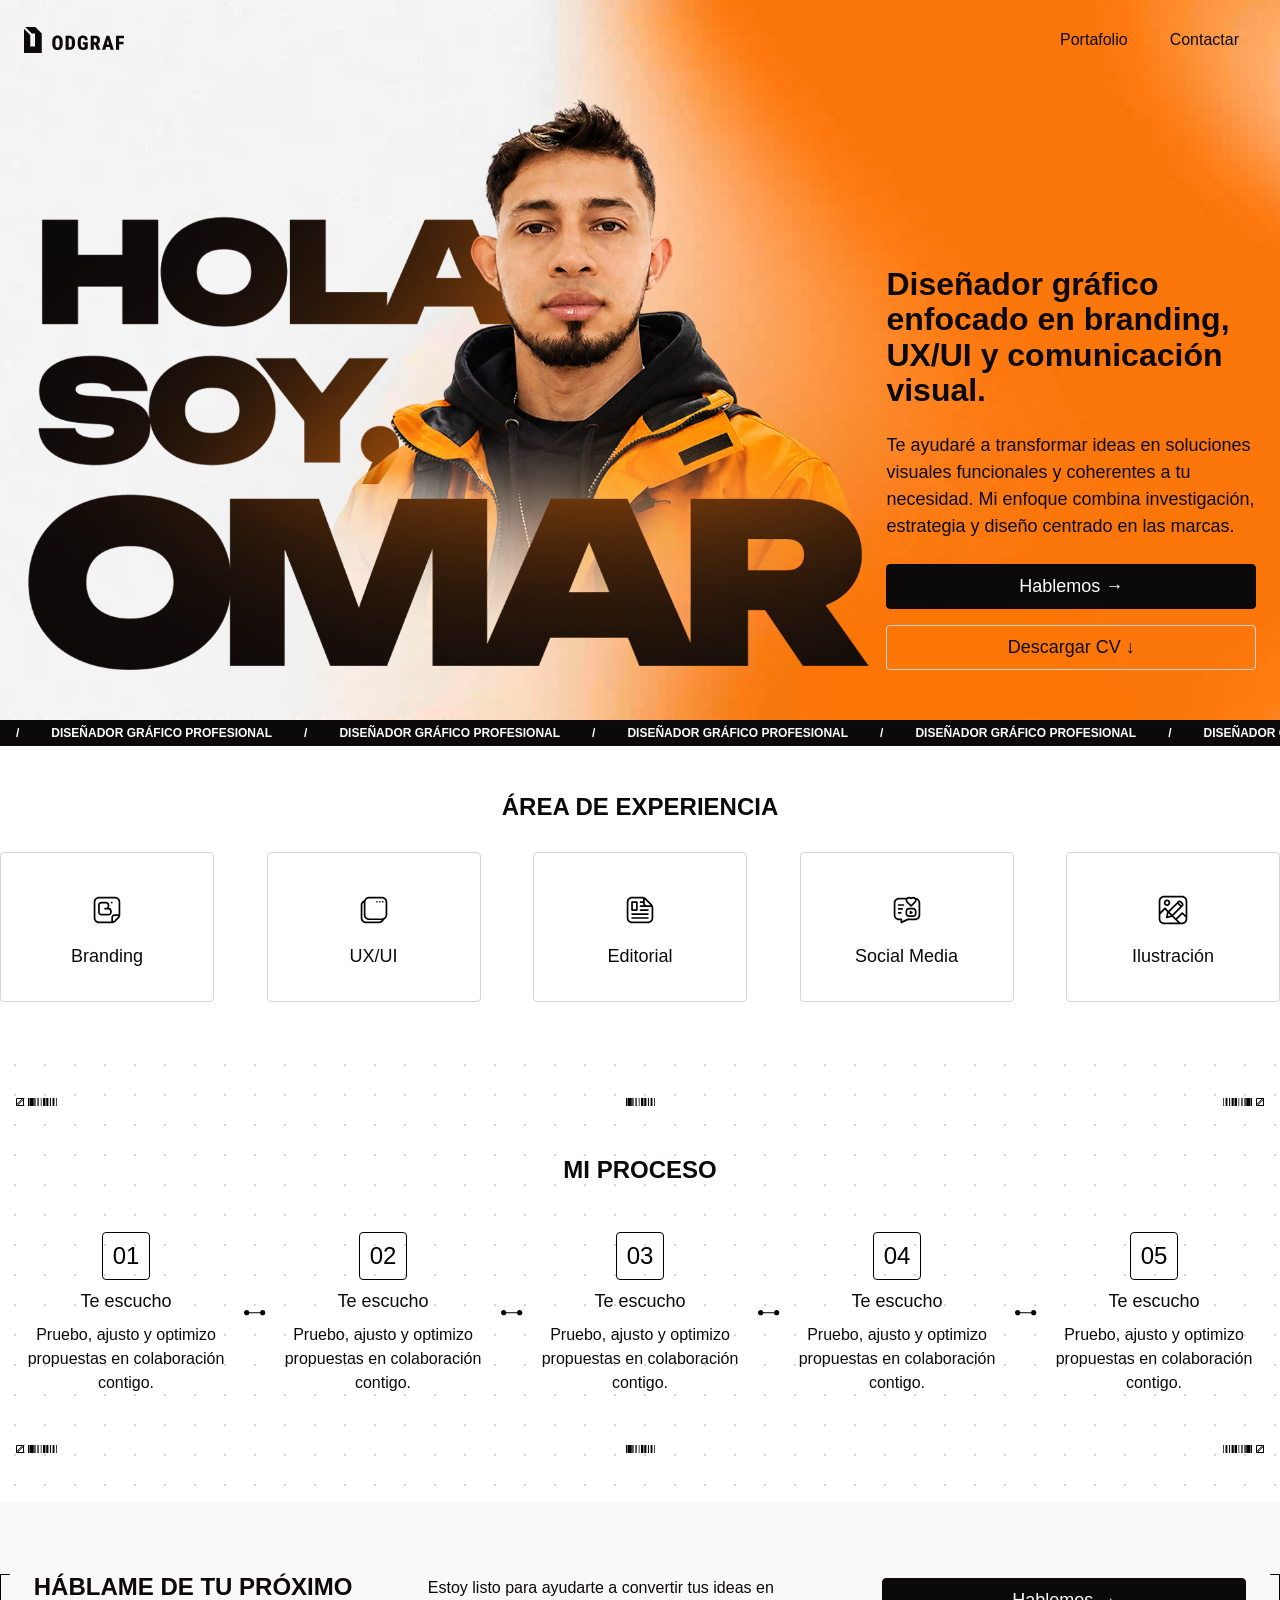
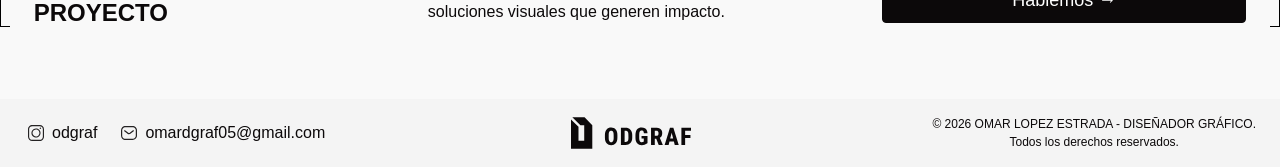
==== commit 77088996: "Fix GitHub Pages URLs" ====
--- a/index.html
+++ b/index.html
@@ -10,7 +10,7 @@
   <meta name="description" content="Soy Omar López, diseñador gráfico especializado en branding y desarrollo web. Creo identidades visuales y experiencias digitales para impulsar tu marca."/>
   <meta name="author" content="Omar David López Estrada">
   <meta name="robots" content="index, follow"/><!-- Allow search engines to index the page and follow links -->
-  <link rel="canonical" href="https://omardgraf05.github.io/"/>
+  <link rel="canonical" href="https://odgraf.github.io/odgraf/"/>
 
   <!-- SEO Meta Tags -->
   <meta property="og:locale" content="es_CO" /><!-- Open Graph locale for Colombia -->
@@ -18,7 +18,7 @@
   <meta property="og:site_name" content="ODGRAF" />
   <meta property="og:title" content="Omar López - Diseñador Gráfico Profesional"/>
   <meta property="og:description" content="Soy Omar López, diseñador gráfico especializado en branding y desarrollo web. Creo identidades visuales y experiencias digitales para impulsar tu marca."/>
-  <meta property="og:url" content="https://omardgraf05.github.io/"/>
+  <meta property="og:url" content="https://odgraf.github.io/odgraf/"/>
   <!-- Open Graph image for social media sharing -->
   <meta property="og:image" content="./img/img_cards/Opengraph_cover_home_sp.png"/>
   
@@ -69,7 +69,7 @@
     <div class="mobile-menu-container-a">
 
       <div class="mobile-menu__top">
-        <a class="mobile-menu__logo" href="/" aria-label="Inicio">
+        <a class="mobile-menu__logo" href="./index.html" aria-label="Inicio">
           <img src="./img/Logo-ODGRAF.svg" alt="Logo de la marca ODGRAF">
         </a>
 
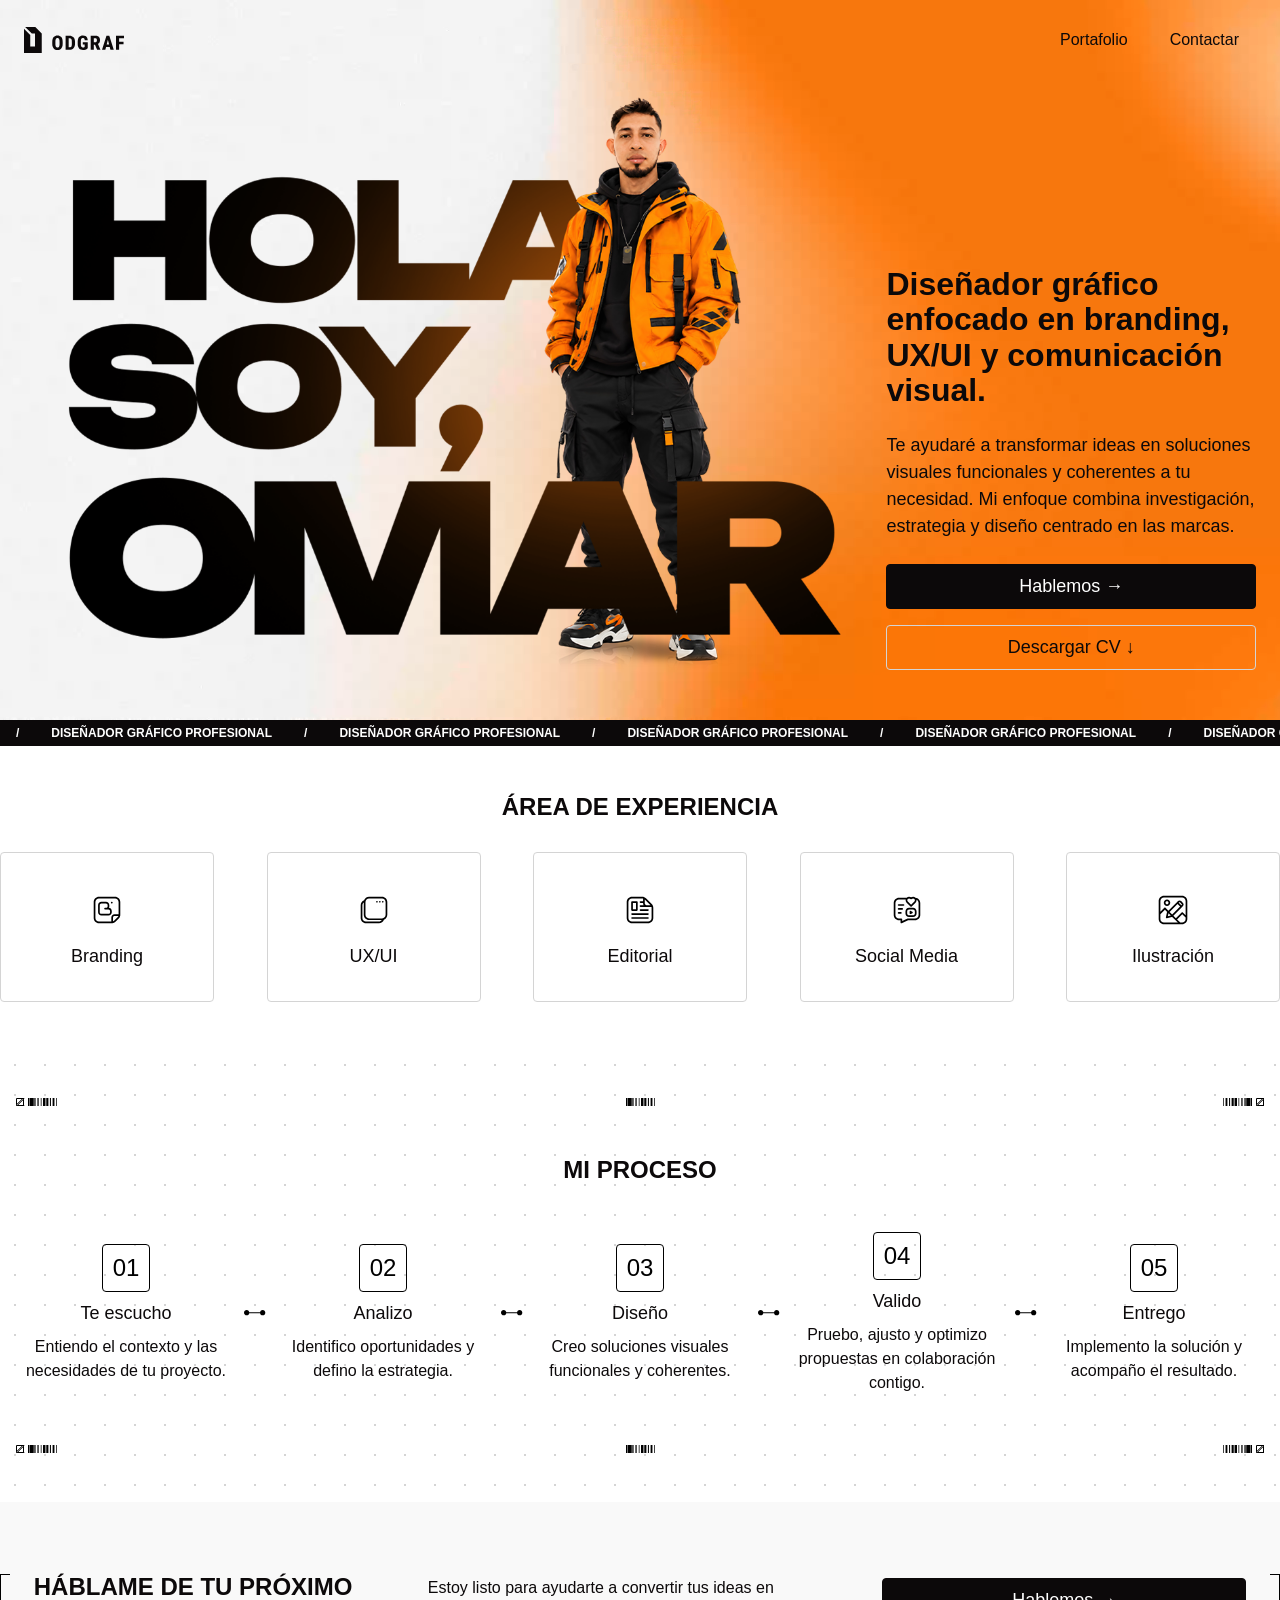
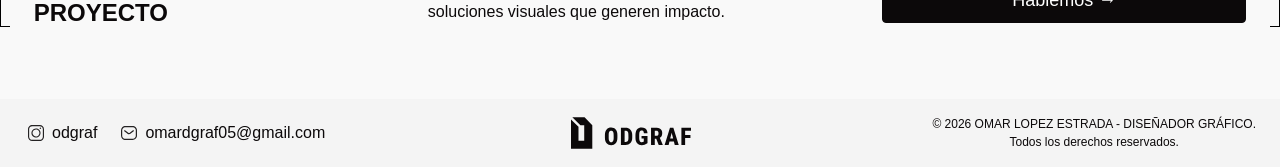
==== commit a6bdb679: "Update homepage" ====
--- a/index.html
+++ b/index.html
@@ -224,9 +224,7 @@
                 <p class="process__item--number">01</p>
               </div>
               <h3 class="process__item--title body body--l">Te escucho</h3>
-              <p class="process__item--description body body--m">Pruebo, ajusto y optimizo propuestas en colaboración
-                contigo.
-              </p>
+              <p class="process__item--description body body--m">Entiendo el contexto y las necesidades de tu proyecto.</p>
             </li>
 
             <img class="process__ornament__line" src="./img/line.svg" alt="Línea de proceso">
@@ -235,10 +233,8 @@
               <div class="process__item--icon">
                 <p class="process__item--number">02</p>
               </div>
-              <h3 class="process__item--title body body--l">Te escucho</h3>
-              <p class="process__item--description body body--m">Pruebo, ajusto y optimizo propuestas en colaboración
-                contigo.
-              </p>
+              <h3 class="process__item--title body body--l">Analizo</h3>
+              <p class="process__item--description body body--m">Identifico oportunidades y defino la estrategia.</p>
             </li>
 
             <img class="process__ornament__line" src="./img/line.svg" alt="Línea de proceso">
@@ -247,10 +243,8 @@
               <div class="process__item--icon">
                 <p class="process__item--number">03</p>
               </div>
-              <h3 class="process__item--title body body--l">Te escucho</h3>
-              <p class="process__item--description body body--m">Pruebo, ajusto y optimizo propuestas en colaboración
-                contigo.
-              </p>
+              <h3 class="process__item--title body body--l">Diseño</h3>
+              <p class="process__item--description body body--m">Creo soluciones visuales funcionales y coherentes.</p>
             </li>
 
             <img class="process__ornament__line" src="./img/line.svg" alt="Línea de proceso">
@@ -259,10 +253,8 @@
               <div class="process__item--icon">
                 <p class="process__item--number">04</p>
               </div>
-              <h3 class="process__item--title body body--l">Te escucho</h3>
-              <p class="process__item--description body body--m">Pruebo, ajusto y optimizo propuestas en colaboración
-                contigo.
-              </p>
+              <h3 class="process__item--title body body--l">Valido</h3>
+              <p class="process__item--description body body--m">Pruebo, ajusto y optimizo propuestas en colaboración contigo.</p>
             </li>
 
             <img class="process__ornament__line" src="./img/line.svg" alt="Línea de proceso">
@@ -271,10 +263,8 @@
               <div class="process__item--icon">
                 <p class="process__item--number">05</p>
               </div>
-              <h3 class="process__item--title body body--l">Te escucho</h3>
-              <p class="process__item--description body body--m">Pruebo, ajusto y optimizo propuestas en colaboración
-                contigo.
-              </p>
+              <h3 class="process__item--title body body--l">Entrego</h3>
+              <p class="process__item--description body body--m">Implemento la solución y acompaño el resultado.</p>
             </li>
           </ol>
         </div>
--- a/css/main.css
+++ b/css/main.css
@@ -1,41 +1,41 @@
 /* /css/main.css */
 
 /* 1. Settings (Variables CSS nativas) */
-@import url('./1-settings/_variables.css');
+@import url('./1-settings/variables.css');
 
 /* 2. Tools (No suele usarse tanto en CSS nativo sin preprocesador, pero si tienes funciones/custom media) */
 /* @import url('./2-tools/tools.css'); */
 
 /* 3. Generic (Resets, normalize, box-sizing) */
-@import url('./3-generic/_reset.css');
+@import url('./3-generic/reset.css');
 
 /* 4. Base (Estilos a elementos sin clases: body, h1, a, p) */
-@import url('./4-elements/_body.css');
-@import url('./4-elements/_typography.css');
+@import url('./4-elements/body.css');
+@import url('./4-elements/typography.css');
 
 /* 5. Objects (Estructuras y layouts sin diseño visual) */
-@import url('./5-objects/_container.css');
+@import url('./5-objects/container.css');
 
 /* 6. Components (Componentes visuales BEM: botones, cards, nav) */
-@import url('./6-components/_header.css');
-@import url('./6-components/_hero.css');
-@import url('./6-components/_buttons.css');
-@import url('./6-components/_experience.css');
-@import url('./6-components/_process.css');
-@import url('./6-components/_ornaments.css');
-@import url('./6-components/_cta.css');
-@import url('./6-components/_footer.css');
-@import url('./6-components/_cards.css');
+@import url('./6-components/header.css');
+@import url('./6-components/hero.css');
+@import url('./6-components/buttons.css');
+@import url('./6-components/experience.css');
+@import url('./6-components/process.css');
+@import url('./6-components/ornaments.css');
+@import url('./6-components/cta.css');
+@import url('./6-components/footer.css');
+@import url('./6-components/cards.css');
 
 /*Portfolio*/
-@import url('./6-components/_portfolio.css');
-@import url('./6-components/_filters.css');
+@import url('./6-components/portfolio.css');
+@import url('./6-components/filters.css');
 
 /*Projects*/
-@import url('./6-components/_project-hero.css');
-@import url('./6-components/_project-body.css');
+@import url('./6-components/project-hero.css');
+@import url('./6-components/project-body.css');
 
 /*Modal contact*/
-@import url('./6-components/_modal-contact.css');
+@import url('./6-components/modal-contact.css');
 /* 7. Utilities (Helpers de alta especificidad) 
 @import url('./7-utilities/helpers.css');*/
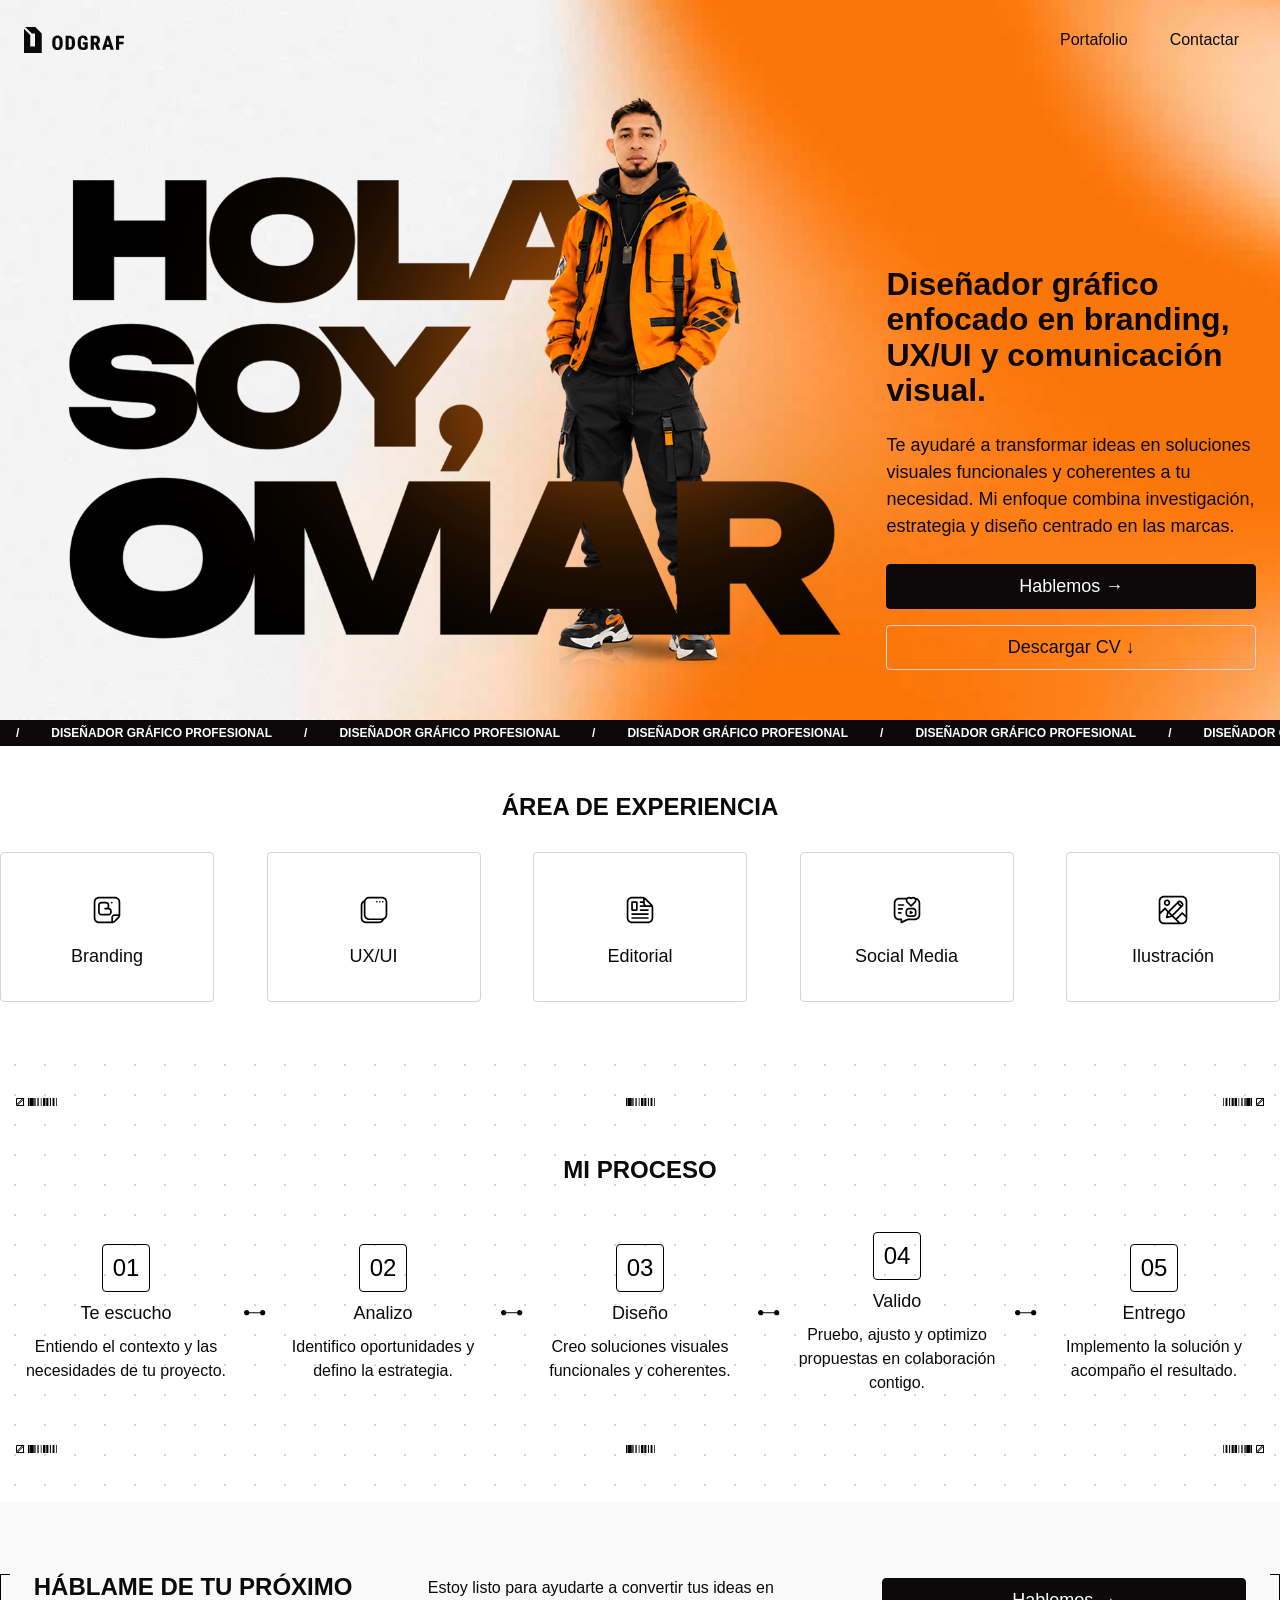
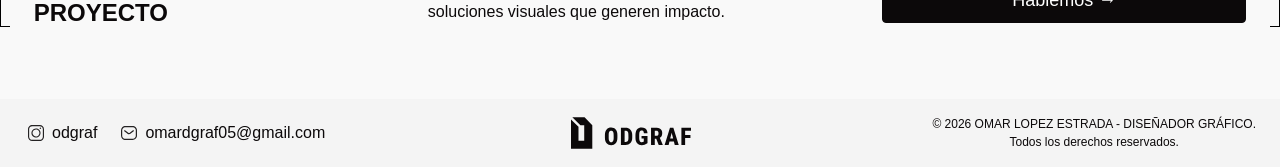
==== commit 59dfcf5e: "update all" ====
--- a/index.html
+++ b/index.html
@@ -88,10 +88,11 @@
     
     <div class="mobile-menu-container-b">
       <!-- Sicial media Links -->
+       <!--, , -->
       <div class="mobile-menu__list-contact">
-        <a class="btn btn--mode-light btn--secondary btn--size-l" href="#"><img src="./img/intagram-icon.svg" alt="Imagen del logo de instagram en el menú móvil"></a>
-        <a class="btn btn--mode-light btn--secondary btn--size-l" href="#"><img src="./img/mail-icon.svg" alt="Imagen del logo de correo en el menú móvil"></a>
-        <a class="btn btn--mode-light btn--secondary btn--size-l" href="#"><img src="./img/whatsapp-icon.svg" alt="Imagen del logo de whatsapp en el menú móvil"></a>
+        <a class="btn btn--mode-light btn--secondary btn--size-l" href="https://www.instagram.com/odgraf"><img src="./img/intagram-icon.svg" alt="Imagen del logo de instagram en el menú móvil"></a>
+        <a class="btn btn--mode-light btn--secondary btn--size-l" href="mailto:omardgraf05@gmail.com"><img src="./img/mail-icon.svg" alt="Imagen del logo de correo en el menú móvil"></a>
+        <a class="btn btn--mode-light btn--secondary btn--size-l" href="https://wa.me/573004583706"><img src="./img/whatsapp-icon.svg" alt="Imagen del logo de whatsapp en el menú móvil"></a>
       </div>
 
     </div>
--- a/css/main.css
+++ b/css/main.css
@@ -37,5 +37,6 @@
 
 /*Modal contact*/
 @import url('./6-components/modal-contact.css');
+@import url('./6-components/viewer.css');
 /* 7. Utilities (Helpers de alta especificidad) 
 @import url('./7-utilities/helpers.css');*/
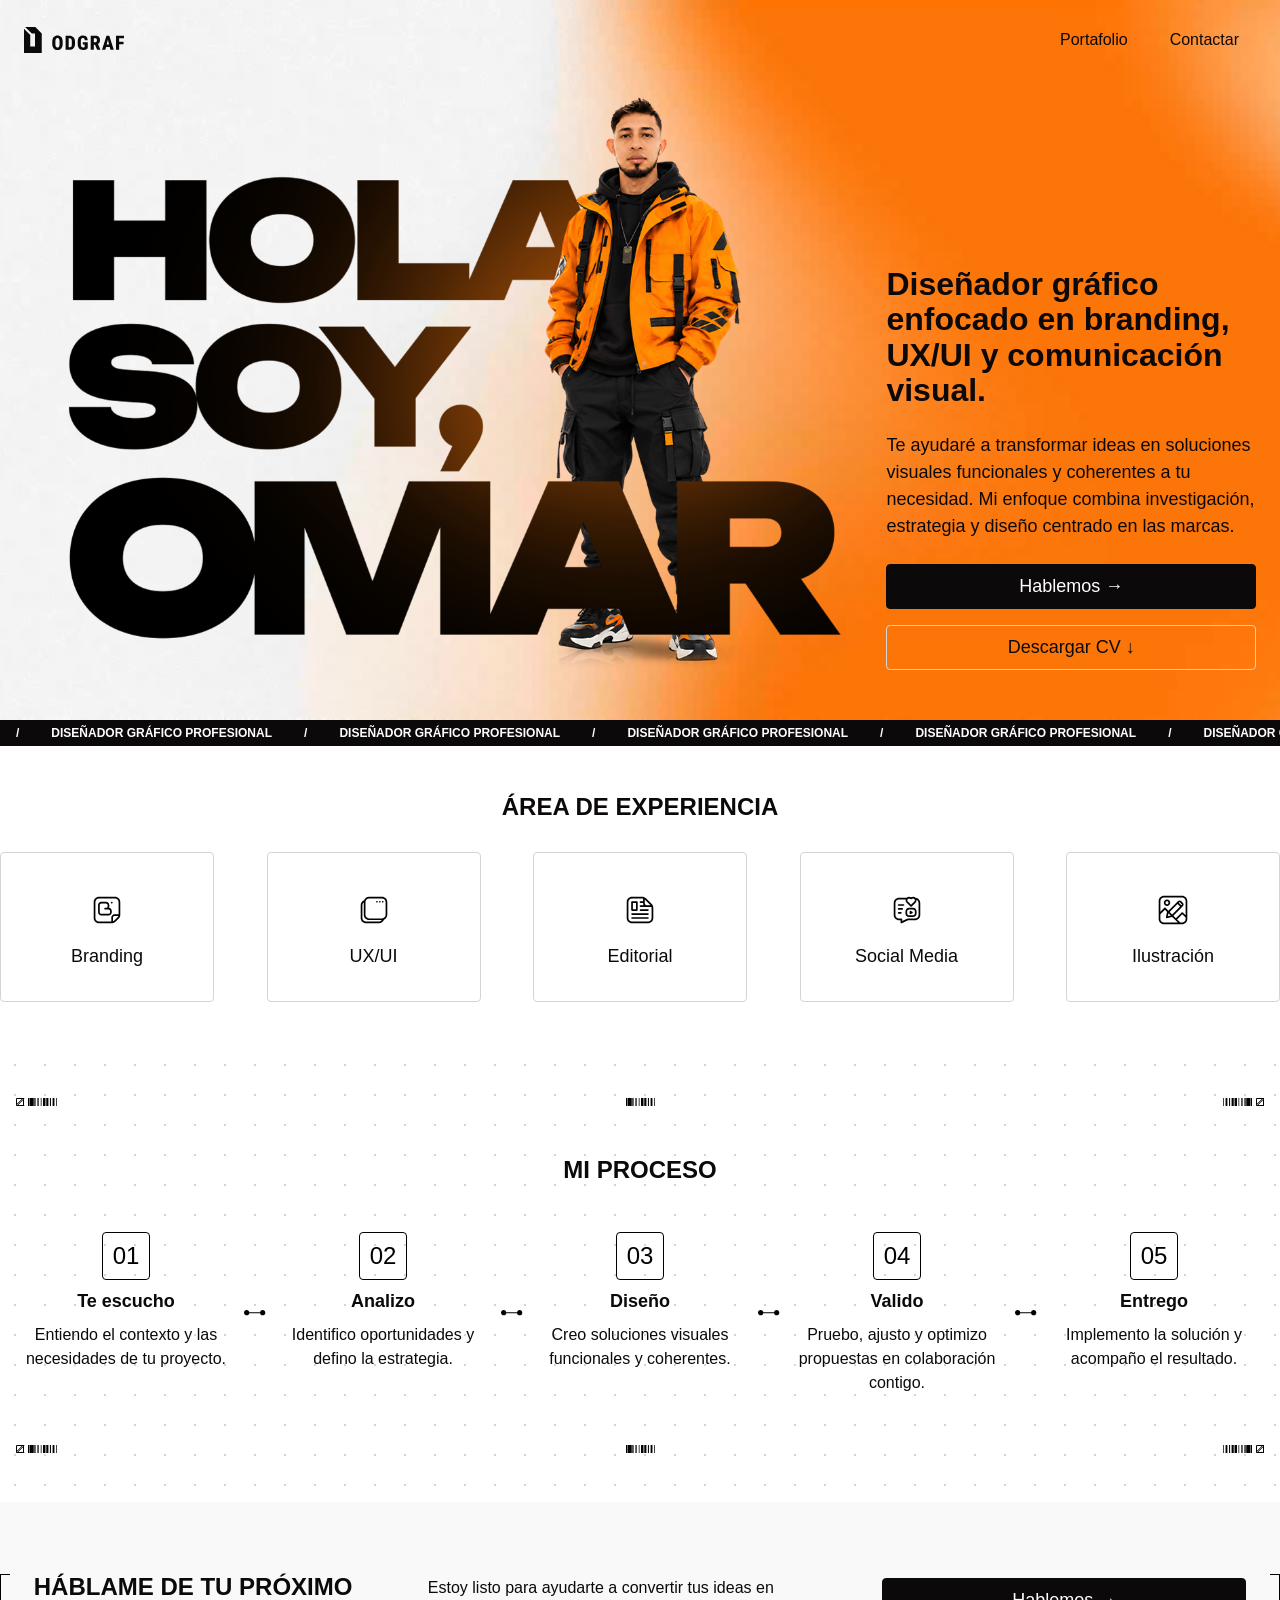
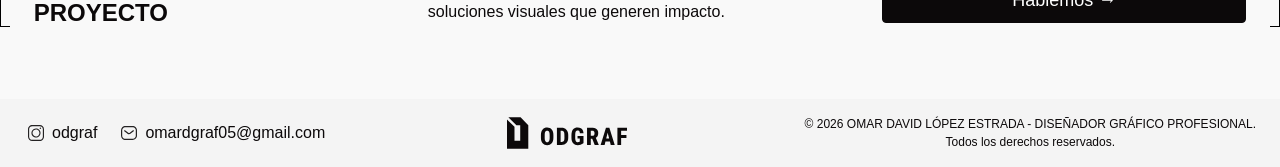
==== commit a1830e9f: "update all" ====
--- a/index.html
+++ b/index.html
@@ -376,7 +376,7 @@
 
       <img class="fotter__logo" src="./img/Logo-ODGRAF.svg" alt="imagen de Logo de la marca ODGRAF">
 
-      <p class="fotter__copy-right caption">© 2026 OMAR LOPEZ ESTRADA - DISEÑADOR GRÁFICO.<br>Todos los derechos reservados.</p>
+      <p class="fotter__copy-right caption">© 2026 OMAR DAVID LÓPEZ ESTRADA - DISEÑADOR GRÁFICO PROFESIONAL.<br>Todos los derechos reservados.</p>
     </div>
   
   </footer>
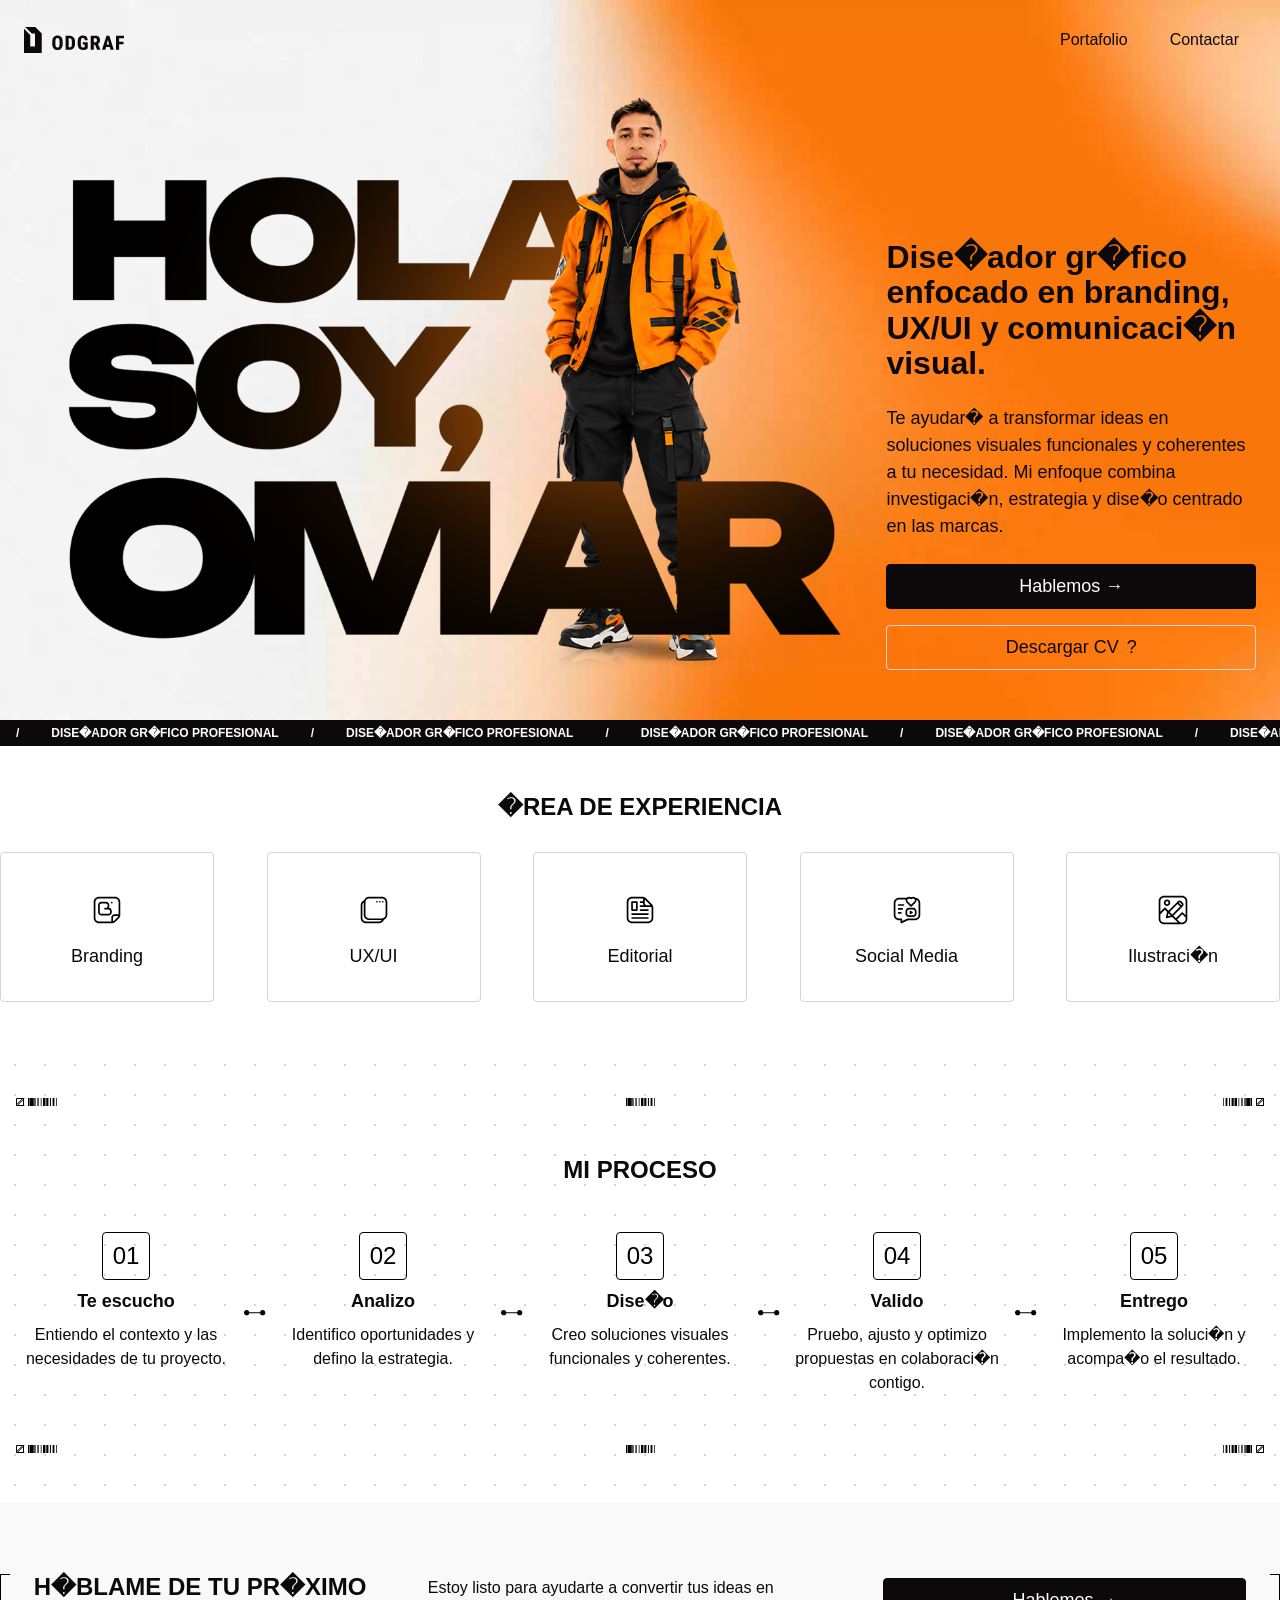
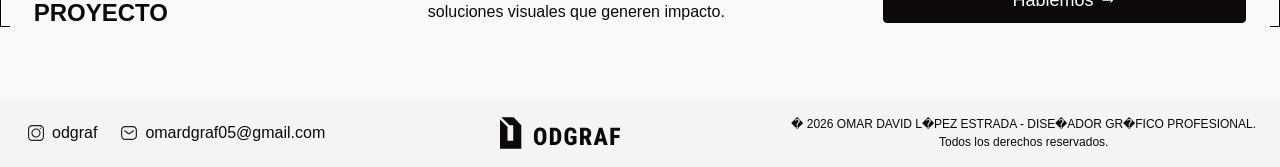
==== commit 28cdc5c5: "update all" ====
--- a/index.html
+++ b/index.html
@@ -1,4 +1,4 @@
-﻿<!DOCTYPE html>
+<!DOCTYPE html>
 <html lang="es" prefix="og: http://ogp.me/ns#">
 
 <head>
@@ -6,9 +6,9 @@
   <meta charset="UTF-8" />
   <meta name="viewport" content="width=device-width, initial-scale=1.0" />
 
-  <title>Omar Lopez | Diseñador Gráfico Profesional</title>
-  <meta name="description" content="Soy Omar López, diseñador gráfico especializado en branding y desarrollo web. Creo identidades visuales y experiencias digitales para impulsar tu marca."/>
-  <meta name="author" content="Omar David López Estrada">
+  <title>Omar Lopez | Dise�ador Gr�fico Profesional</title>
+  <meta name="description" content="Soy Omar L�pez, dise�ador gr�fico especializado en branding y desarrollo web. Creo identidades visuales y experiencias digitales para impulsar tu marca."/>
+  <meta name="author" content="Omar David L�pez Estrada">
   <meta name="robots" content="index, follow"/><!-- Allow search engines to index the page and follow links -->
   <link rel="canonical" href="https://odgraf.github.io/odgraf/"/>
 
@@ -16,12 +16,12 @@
   <meta property="og:locale" content="es_CO" /><!-- Open Graph locale for Colombia -->
   <meta property="og:type" content="website"/>
   <meta property="og:site_name" content="ODGRAF" />
-  <meta property="og:title" content="Omar López - Diseñador Gráfico Profesional"/>
-  <meta property="og:description" content="Soy Omar López, diseñador gráfico especializado en branding y desarrollo web. Creo identidades visuales y experiencias digitales para impulsar tu marca."/>
+  <meta property="og:title" content="Omar L�pez - Dise�ador Gr�fico Profesional"/>
+  <meta property="og:description" content="Soy Omar L�pez, dise�ador gr�fico especializado en branding y desarrollo web. Creo identidades visuales y experiencias digitales para impulsar tu marca."/>
   <meta property="og:url" content="https://odgraf.github.io/odgraf/"/>
   <!-- Open Graph image for social media sharing -->
   <meta property="og:image" content="./img/img_cards/Opengraph_cover_home_sp.png"/>
-  
+
   <!--Main stylesheet-->
   <link rel="stylesheet" href="./css/main.css"/>
 
@@ -33,7 +33,7 @@
   <link rel="preconnect" href="https://fonts.googleapis.com"/>
   <link rel="preconnect" href="https://fonts.gstatic.com" crossorigin/>
   <link href="https://fonts.googleapis.com/css2?family=Roboto:ital,wght@0,100..900;1,100..900&display=swap" rel="stylesheet"/>
-  
+
   <!--Favicon-->
   <link rel="icon" type="image/x-icon" href="./img/favicon.png"/>
 
@@ -56,15 +56,15 @@
           <li><button class="btn btn--mode-light btn--tertiary btn--size-m" type="button" data-contact-open aria-controls="contact-modal">Contactar</button></li>
         </ul>
       </nav>
-  
-      <button class="header__menu-toggle btn btn--mode-light btn--tertiary btn--size-m" type="button" aria-label="Abrir menú" aria-expanded="false" aria-controls="mobile-menu" data-menu-toggle>
+
+      <button class="header__menu-toggle btn btn--mode-light btn--tertiary btn--size-m" type="button" aria-label="Abrir men�" aria-expanded="false" aria-controls="mobile-menu" data-menu-toggle>
         <img src="./img/menu-icon.svg" alt="">
       </button>
     </div>
   </header>
-  
+
   <!-- Area for mobile menu -->
-  <nav class="mobile-menu" id="mobile-menu" aria-label="Menú principal móvil">
+  <nav class="mobile-menu" id="mobile-menu" aria-label="Men� principal m�vil">
 
     <div class="mobile-menu-container-a">
 
@@ -73,8 +73,8 @@
           <img src="./img/Logo-ODGRAF.svg" alt="Logo de la marca ODGRAF">
         </a>
 
-        <button class="mobile-menu__close btn btn--mode-light btn--tertiary btn--size-m" type="button" aria-label="Cerrar menú">
-          <img class="mobile-menu__close-icon" aria-hiden="true" src="./img/x-icon.svg" alt="Boton para cerrar el menú">
+        <button class="mobile-menu__close btn btn--mode-light btn--tertiary btn--size-m" type="button" aria-label="Cerrar men�">
+          <img class="mobile-menu__close-icon" aria-hiden="true" src="./img/x-icon.svg" alt="Boton para cerrar el men�">
         </button>
       </div>
 
@@ -85,14 +85,14 @@
       </ul>
 
     </div>
-    
+
     <div class="mobile-menu-container-b">
       <!-- Sicial media Links -->
        <!--, , -->
       <div class="mobile-menu__list-contact">
-        <a class="btn btn--mode-light btn--secondary btn--size-l" href="https://www.instagram.com/odgraf"><img src="./img/intagram-icon.svg" alt="Imagen del logo de instagram en el menú móvil"></a>
-        <a class="btn btn--mode-light btn--secondary btn--size-l" href="mailto:omardgraf05@gmail.com"><img src="./img/mail-icon.svg" alt="Imagen del logo de correo en el menú móvil"></a>
-        <a class="btn btn--mode-light btn--secondary btn--size-l" href="https://wa.me/573004583706"><img src="./img/whatsapp-icon.svg" alt="Imagen del logo de whatsapp en el menú móvil"></a>
+        <a class="btn btn--mode-light btn--secondary btn--size-l" href="https://www.instagram.com/odgraf"><img src="./img/intagram-icon.svg" alt="Imagen del logo de instagram en el men� m�vil"></a>
+        <a class="btn btn--mode-light btn--secondary btn--size-l" href="mailto:omardgraf05@gmail.com"><img src="./img/mail-icon.svg" alt="Imagen del logo de correo en el men� m�vil"></a>
+        <a class="btn btn--mode-light btn--secondary btn--size-l" href="https://wa.me/573004583706"><img src="./img/whatsapp-icon.svg" alt="Imagen del logo de whatsapp en el men� m�vil"></a>
       </div>
 
     </div>
@@ -111,48 +111,77 @@
         <div class="c-hero__image-wrapper">
             <picture class="c-hero__picture">
               <source media="(max-width: 1024px)" srcset="./img/hola-soy-omar-mobile.png">
-              <img class="c-hero__image" src="./img/hola-soy-omar-desk.png" alt="Omar López, diseñador gráfico">
+              <img class="c-hero__image" src="./img/hola-soy-omar-desk.png" alt="Omar L�pez, dise�ador gr�fico">
             </picture>
         </div>
 
         <div class="c-hero__content">
-          <h1 class="c-hero__title heading heading--xl">Diseñador gráfico enfocado en branding, UX/UI y comunicación visual.</h1>
-          <p class="c-hero__description body body--l">Te ayudaré a transformar ideas en soluciones visuales funcionales y coherentes a tu necesidad. Mi enfoque combina investigación, estrategia y diseño centrado en las marcas.</p>
+          <h1 class="c-hero__title heading heading--xl">Dise�ador gr�fico enfocado en branding, UX/UI y comunicaci�n visual.</h1>
+          <p class="c-hero__description body body--l">Te ayudar� a transformar ideas en soluciones visuales funcionales y coherentes a tu necesidad. Mi enfoque combina investigaci�n, estrategia y dise�o centrado en las marcas.</p>
           <div class="c-hero__actions">
             <a href="#" class="btn btn--mode-light btn--primary btn--size-l" data-contact-open aria-controls="contact-modal">Hablemos &rarr;</a>
-            <a href="./sources/CV_Omar_lopez.docx" download="CV_Omar_lopez.docx" class="btn btn--mode-light btn--secondary btn--size-l">Descargar CV &darr;</a>
+            <div class="c-hero__cv">
+              <button
+                class="btn btn--mode-light btn--secondary btn--size-l c-hero__cv-toggle"
+                type="button"
+                aria-expanded="false"
+                aria-controls="hero-cv-menu"
+                data-cv-toggle
+              >
+                Descargar CV
+                <span aria-hidden="true">?</span>
+              </button>
+
+            </div>
           </div>
         </div>
 
       </div>
-      
+
     </section>
+    <ul class="c-hero__cv-menu" id="hero-cv-menu" data-cv-menu hidden>
+      <li>
+        <a
+          class="btn btn--mode-light btn--tertiary btn--size-l"
+          href="./sources/CV_Omar_lopez_en.docx"
+          download="CV_Omar_Lopez_EN.docx"
+        >English CV</a>
+      </li>
+      <li>
+        <a
+          class="btn btn--mode-light btn--tertiary btn--size-l"
+          href="./sources/CV_Omar_lopez_sp.docx"
+          download="CV_Omar_Lopez_ES.docx"
+        >CV en espa�ol</a>
+      </li>
+    </ul>
+
     <!-- Ornament -->
     <div class="c-text-ticker" aria-hidden="true">
       <div class="c-text-ticker__track">
         <div class="c-text-ticker__group">
           <span>/</span>
-          <span>DISEÑADOR GRÁFICO PROFESIONAL</span>
-          <span>/</span>
-          <span>DISEÑADOR GRÁFICO PROFESIONAL</span>
-          <span>/</span>
-          <span>DISEÑADOR GRÁFICO PROFESIONAL</span>
-          <span>/</span>
-          <span>DISEÑADOR GRÁFICO PROFESIONAL</span>
-          <span>/</span>
-          <span>DISEÑADOR GRÁFICO PROFESIONAL</span>
+          <span>DISE�ADOR GR�FICO PROFESIONAL</span>
+          <span>/</span>
+          <span>DISE�ADOR GR�FICO PROFESIONAL</span>
+          <span>/</span>
+          <span>DISE�ADOR GR�FICO PROFESIONAL</span>
+          <span>/</span>
+          <span>DISE�ADOR GR�FICO PROFESIONAL</span>
+          <span>/</span>
+          <span>DISE�ADOR GR�FICO PROFESIONAL</span>
         </div>
         <div class="c-text-ticker__group">
           <span>/</span>
-          <span>DISEÑADOR GRÁFICO PROFESIONAL</span>
-          <span>/</span>
-          <span>DISEÑADOR GRÁFICO PROFESIONAL</span>
-          <span>/</span>
-          <span>DISEÑADOR GRÁFICO PROFESIONAL</span>
-          <span>/</span>
-          <span>DISEÑADOR GRÁFICO PROFESIONAL</span>
-          <span>/</span>
-          <span>DISEÑADOR GRÁFICO PROFESIONAL</span>
+          <span>DISE�ADOR GR�FICO PROFESIONAL</span>
+          <span>/</span>
+          <span>DISE�ADOR GR�FICO PROFESIONAL</span>
+          <span>/</span>
+          <span>DISE�ADOR GR�FICO PROFESIONAL</span>
+          <span>/</span>
+          <span>DISE�ADOR GR�FICO PROFESIONAL</span>
+          <span>/</span>
+          <span>DISE�ADOR GR�FICO PROFESIONAL</span>
         </div>
       </div>
     </div>
@@ -162,10 +191,10 @@
     <section class="c-experience">
       <div class="o-container experience__container">
 
-        <h2 class="c-section__title">ÁREA DE EXPERIENCIA</h2>
+        <h2 class="c-section__title">�REA DE EXPERIENCIA</h2>
 
         <ul class="experience__list">
-          
+
           <li class="experience__item">
             <a class="experience__link" href="./portfolio.html">
               <img class="experience__icon" src="./img/Brand.svg" alt="imagen de icono representativo de experiencia en Branding">
@@ -196,8 +225,8 @@
 
           <li class="experience__item">
             <a class="experience__link" href="./portfolio.html">
-              <img class="experience__icon" src="./img/Illustration.svg" alt="imagen de icono representativo de Ilustración">
-              <span class="body body--l">Ilustración</span>
+              <img class="experience__icon" src="./img/Illustration.svg" alt="imagen de icono representativo de Ilustraci�n">
+              <span class="body body--l">Ilustraci�n</span>
             </a>
           </li>
         </ul>
@@ -211,9 +240,9 @@
       <div class="process__container">
         <!-- Ornaments -->
         <div class="process__ornament__container">
-          <img class="ornament__l" src="./img/bar-code-l.svg" alt="Ornamento de barra de código a la izquierda">
-          <img class="ornament__m" src="./img/bar-code-m.svg" alt="Ornamento de barra de código en el medio">
-          <img class="ornament__r" src="./img/bar-code-r.svg" alt="Ornamento de barra de código a la derecha">
+          <img class="ornament__l" src="./img/bar-code-l.svg" alt="Ornamento de barra de c�digo a la izquierda">
+          <img class="ornament__m" src="./img/bar-code-m.svg" alt="Ornamento de barra de c�digo en el medio">
+          <img class="ornament__r" src="./img/bar-code-r.svg" alt="Ornamento de barra de c�digo a la derecha">
         </div><!-- Ornaments -->
 
         <div class="process__content">
@@ -228,7 +257,7 @@
               <p class="process__item--description body body--m">Entiendo el contexto y las necesidades de tu proyecto.</p>
             </li>
 
-            <img class="process__ornament__line" src="./img/line.svg" alt="Línea de proceso">
+            <img class="process__ornament__line" src="./img/line.svg" alt="L�nea de proceso">
 
             <li class="process__item">
               <div class="process__item--icon">
@@ -238,44 +267,43 @@
               <p class="process__item--description body body--m">Identifico oportunidades y defino la estrategia.</p>
             </li>
 
-            <img class="process__ornament__line" src="./img/line.svg" alt="Línea de proceso">
+            <img class="process__ornament__line" src="./img/line.svg" alt="L�nea de proceso">
 
             <li class="process__item">
               <div class="process__item--icon">
                 <p class="process__item--number">03</p>
               </div>
-              <h3 class="process__item--title body body--l">Diseño</h3>
+              <h3 class="process__item--title body body--l">Dise�o</h3>
               <p class="process__item--description body body--m">Creo soluciones visuales funcionales y coherentes.</p>
             </li>
 
-            <img class="process__ornament__line" src="./img/line.svg" alt="Línea de proceso">
+            <img class="process__ornament__line" src="./img/line.svg" alt="L�nea de proceso">
 
             <li class="process__item">
               <div class="process__item--icon">
                 <p class="process__item--number">04</p>
               </div>
               <h3 class="process__item--title body body--l">Valido</h3>
-              <p class="process__item--description body body--m">Pruebo, ajusto y optimizo propuestas en colaboración contigo.</p>
+              <p class="process__item--description body body--m">Pruebo, ajusto y optimizo propuestas en colaboraci�n contigo.</p>
             </li>
 
-            <img class="process__ornament__line" src="./img/line.svg" alt="Línea de proceso">
+            <img class="process__ornament__line" src="./img/line.svg" alt="L�nea de proceso">
 
             <li class="process__item">
               <div class="process__item--icon">
                 <p class="process__item--number">05</p>
               </div>
               <h3 class="process__item--title body body--l">Entrego</h3>
-              <p class="process__item--description body body--m">Implemento la solución y acompaño el resultado.</p>
+              <p class="process__item--description body body--m">Implemento la soluci�n y acompa�o el resultado.</p>
             </li>
           </ol>
         </div>
 
-
         <!-- Ornaments -->
         <div class="process__ornament__container">
-          <img class="ornament__l" src="./img/bar-code-l.svg" alt="Ornamento de barra de código a la izquierda">
-          <img class="ornament__m" src="./img/bar-code-m.svg" alt="Ornamento de barra de código en el medio">
-          <img class="ornament__r" src="./img/bar-code-r.svg" alt="Ornamento de barra de código a la derecha">
+          <img class="ornament__l" src="./img/bar-code-l.svg" alt="Ornamento de barra de c�digo a la izquierda">
+          <img class="ornament__m" src="./img/bar-code-m.svg" alt="Ornamento de barra de c�digo en el medio">
+          <img class="ornament__r" src="./img/bar-code-r.svg" alt="Ornamento de barra de c�digo a la derecha">
         </div><!-- Ornaments -->
 
       </div>
@@ -289,11 +317,11 @@
 
         <div class="cta__content">
 
-          <h2 class="cta__title c-section__title">HÁBLAME DE TU PRÓXIMO PROYECTO</h2>
+          <h2 class="cta__title c-section__title">H�BLAME DE TU PR�XIMO PROYECTO</h2>
           <p class="cta__description body body--m">Estoy listo para ayudarte a convertir tus ideas en soluciones visuales que generen
             impacto.</p>
           <a href="#" class="cta__btn btn btn--mode-light btn--primary btn--size-l" data-contact-open aria-controls="contact-modal">Hablemos &rarr;</a>
-        
+
         </div>
 
         <!-- Ornaments -->
@@ -302,8 +330,7 @@
     </section>
 
   </main>
-  
-  
+
   <div class="c-contact-modal" id="contact-modal" aria-hidden="true" inert>
 
     <div class="c-contact-modal__dialog" role="dialog" aria-modal="true" aria-labelledby="contact-modal-title" aria-describedby="contact-modal-description" tabindex="-1">
@@ -315,12 +342,12 @@
       <div class="c-contact-modal__content">
 
         <section class="c-contact-modal__intro">
-          <h2 class="c-contact-modal__title heading heading--xl" id="contact-modal-title">¡Hablemos!</h2>
+          <h2 class="c-contact-modal__title heading heading--xl" id="contact-modal-title">�Hablemos!</h2>
           <p class="c-contact-modal__description body body--l" id="contact-modal-description">Elige el canal que prefieras para contarme sobre tu proyecto o idea.</p>
         </section>
 
         <section class="c-contact-modal__contact-links">
-          <h3 class="c-contact-modal__heading c-section__title" id="contact-modal-write">Escríbeme</h3>
+          <h3 class="c-contact-modal__heading c-section__title" id="contact-modal-write">Escr�beme</h3>
           <div class="c-contact-modal__links">
             <a class="btn--two-icons btn btn--mode-light btn--secondary btn--size-m" href="mailto:omardgraf05@gmail.com">
               <span class="btn__label">
@@ -341,7 +368,7 @@
         </section>
 
         <section class="c-contact-modal__social-links">
-          <h3 class="c-contact-modal__heading c-section__title" id="contact-modal-follow">Sígueme</h3>
+          <h3 class="c-contact-modal__heading c-section__title" id="contact-modal-follow">S�gueme</h3>
           <a class="btn--two-icons btn btn--mode-light btn--secondary btn--size-m" href="https://www.instagram.com/odgraf" target="_blank" rel="noopener noreferrer">
             <span class="btn__label">
               <img class="c-contact-modal__icon" src="./img/intagram-icon.svg" alt="">
@@ -356,9 +383,8 @@
     </div>
   </div>
 
-  
   <button type="button" id="btn-up" class="btn-up btn btn--mode-light btn--primary btn--size-l" aria-label="Subir al inicio">&uarr;</button>
-  
+
   <footer class="c-footer">
 
     <div class="o-container fotter__container">
@@ -376,9 +402,9 @@
 
       <img class="fotter__logo" src="./img/Logo-ODGRAF.svg" alt="imagen de Logo de la marca ODGRAF">
 
-      <p class="fotter__copy-right caption">© 2026 OMAR DAVID LÓPEZ ESTRADA - DISEÑADOR GRÁFICO PROFESIONAL.<br>Todos los derechos reservados.</p>
-    </div>
-  
+      <p class="fotter__copy-right caption">� 2026 OMAR DAVID L�PEZ ESTRADA - DISE�ADOR GR�FICO PROFESIONAL.<br>Todos los derechos reservados.</p>
+    </div>
+
   </footer>
 </body>
 
